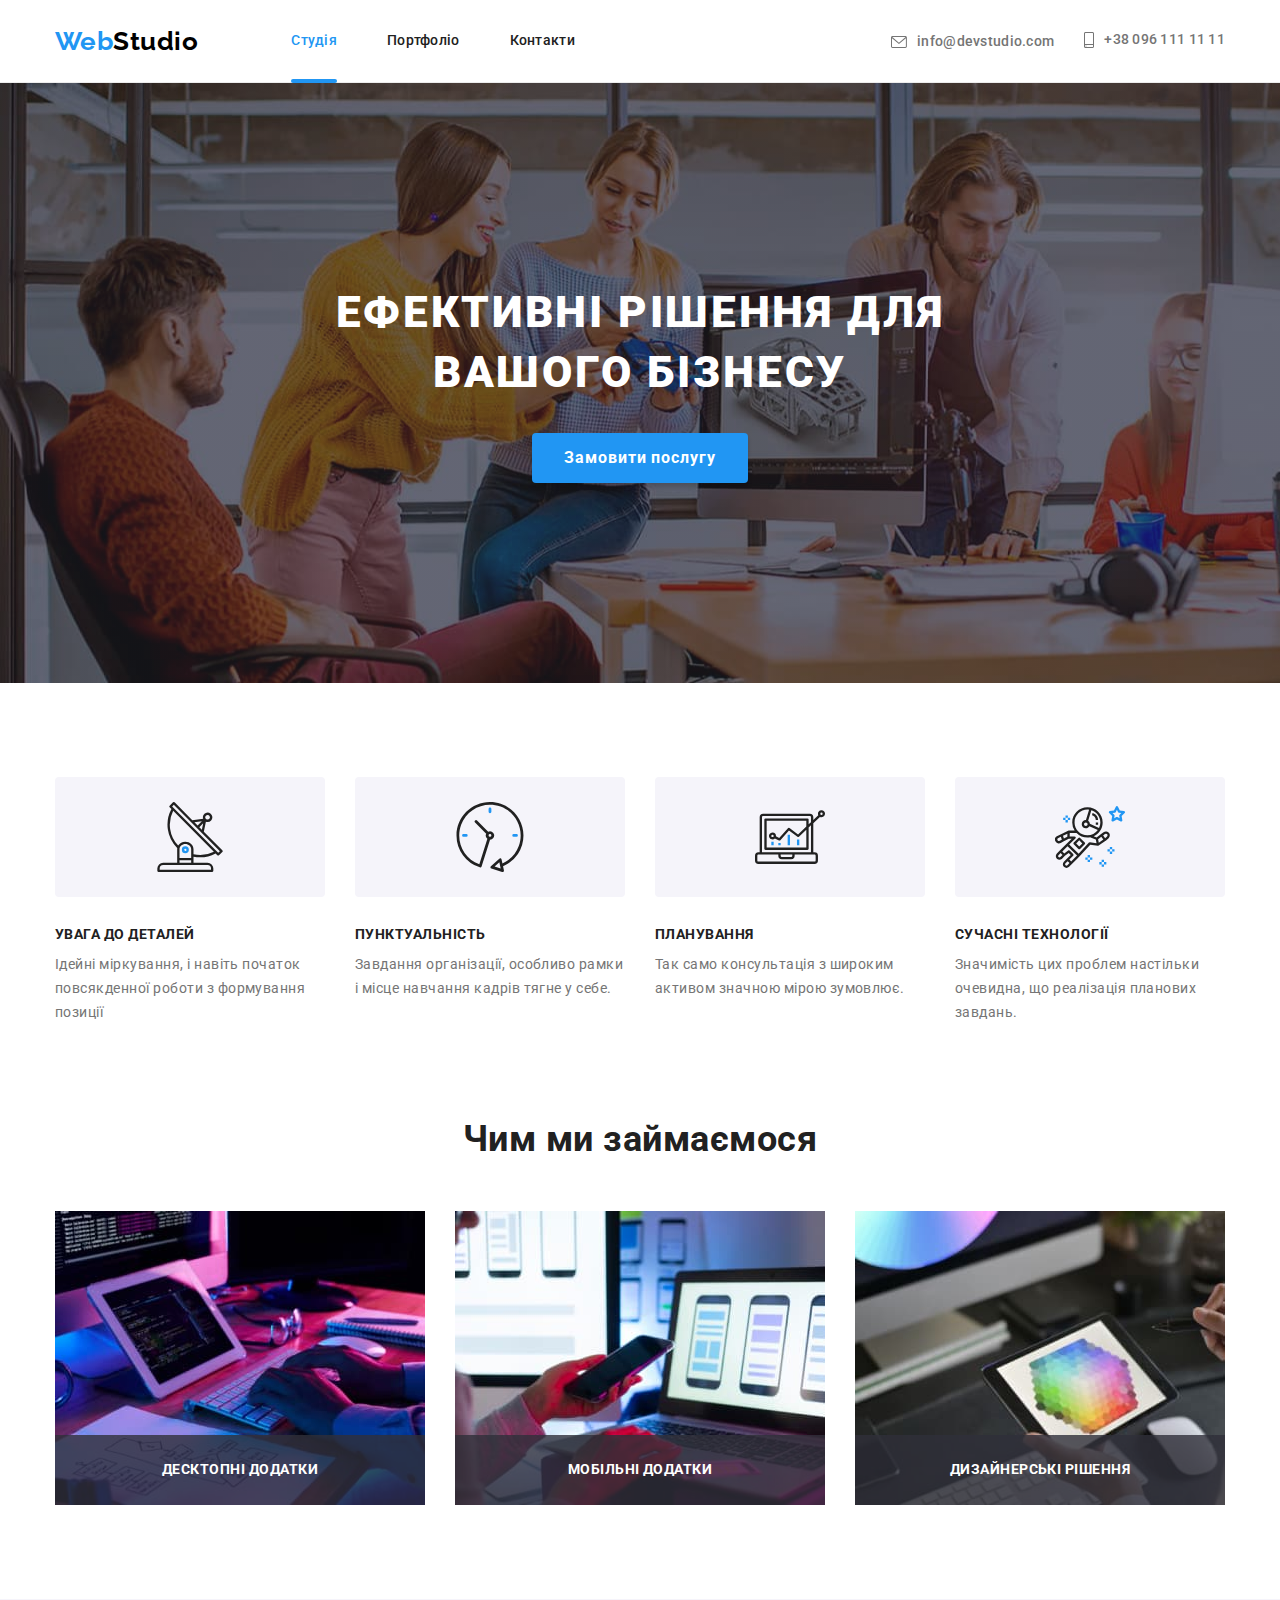
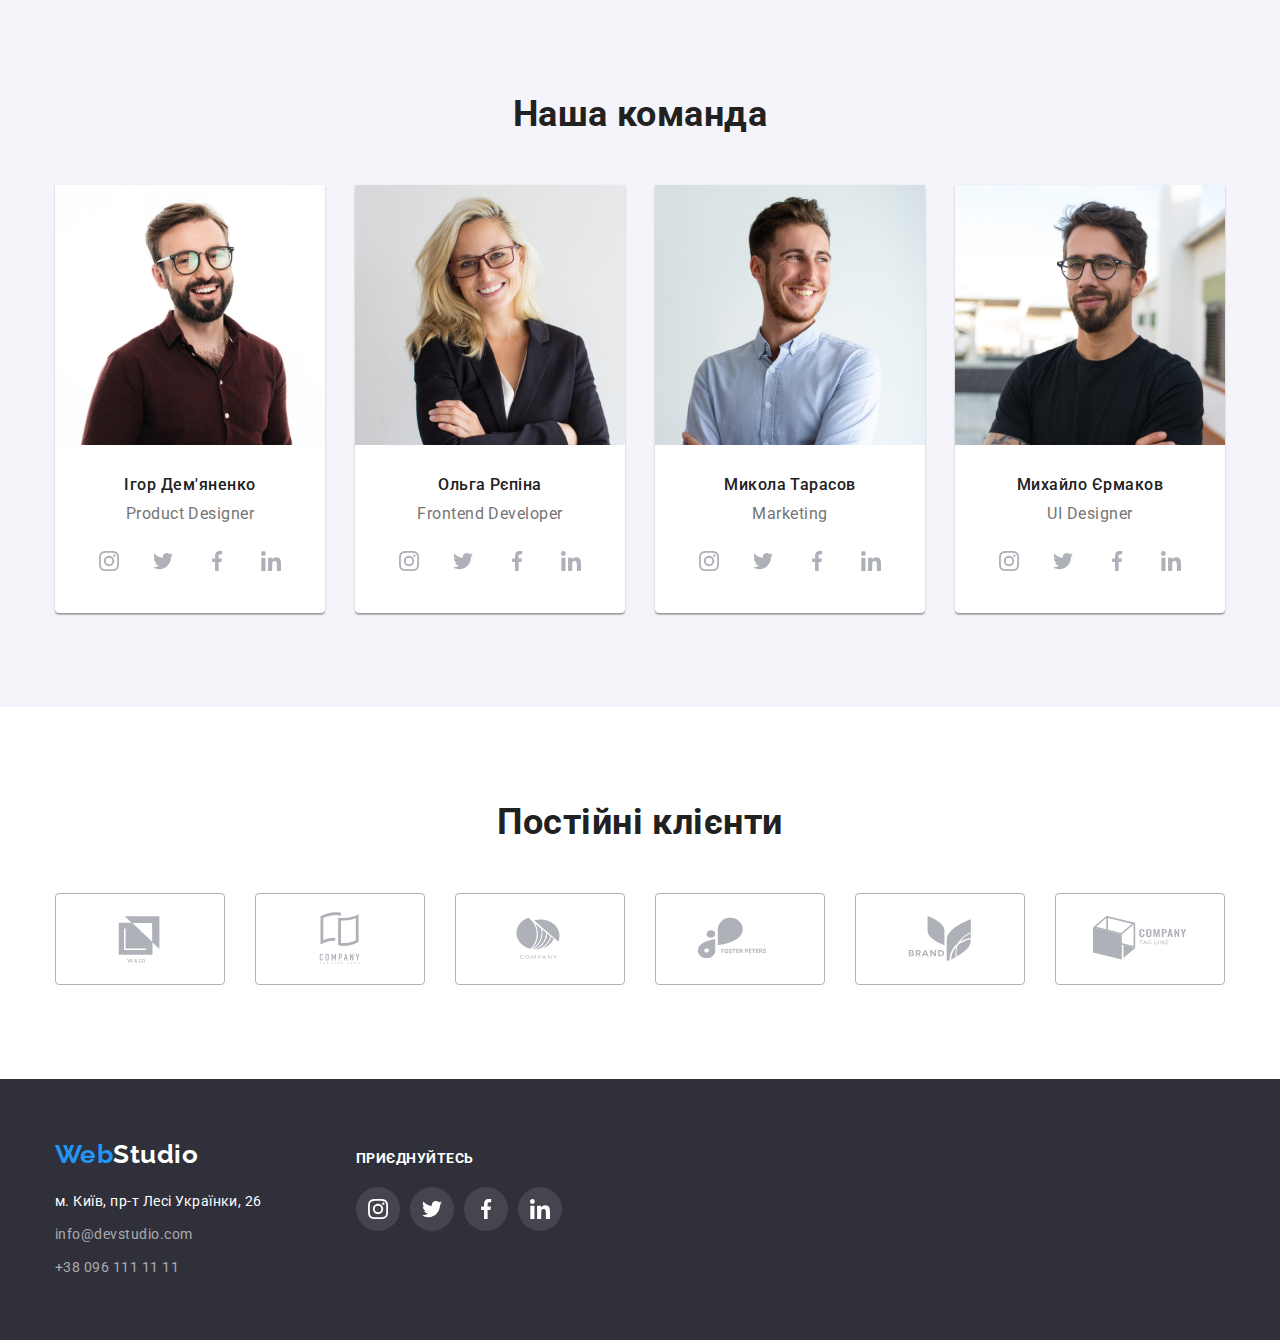
==== index.html @ b10ea0a1 "Створює новий репозиторій" ====
<!DOCTYPE html>
<html lang="uk">
<head>
    <meta charset="UTF-8">
    <meta http-equiv="X-UA-Compatible" content="IE=edge">
    <meta name="viewport" content="width=device-width, initial-scale=1.0">
    <title>Студія</title>
    <link rel="preconnect" href="https://fonts.googleapis.com">
    <link rel="preconnect" href="https://fonts.gstatic.com" crossorigin>
    <link href="https://fonts.googleapis.com/css2?family=Raleway:wght@700&family=Roboto:wght@400;500;700;900&display=swap" rel="stylesheet">
    <link rel="stylesheet" href="https://cdn.jsdelivr.net/npm/modern-normalize@1.1.0/modern-normalize.min.css">
    <link rel="stylesheet" href="./css/styles.css">
</head>

<body>

    <!-- Шапка сайту -->
    <header>
        <div class="container header-container">
            <nav class="main-nav">
                <a href="./index.html" lang="en" class="logo">Web<span class="logo-dark">Studio</span></a>

                <ul class="site-nav list">
                    <li class="site-nav-item"><a href="#" class="link current">Студія</a></li>
                    <li class="site-nav-item"><a href="./portfolio.html" class="link">Портфоліо</a></li>
                    <li class="site-nav-item"><a href="#" class="link">Контакти</a></li>
                </ul>
            </nav>

                <ul class="contacts list">

                    <li>
                        <a href="mailto:info@devstudio.com" class="contacts-list-link contacts-link link">
                            <svg class="mail-icon" lang="en" aria-label="mail icon" width="16px" height="12px">
                                <use href="./images/icons.svg#icon-mail"></use>
                            </svg>
                        info@devstudio.com
                        </a>
                    </li>

                    <li>
                        <a href="tel:+380961111111" class="contacts-list-link link">
                            <svg class="smartphone-icon" lang="en" aria-label="smartphone icon" width="10px" height="16px">
                                <use href="./images/icons.svg#icon-smartphone"></use>
                            </svg>
                        +38 096 111 11 11
                        </a>
                    </li>


                </ul>
        </div>
    </header>

    <main>
        <!-- Послуга -->
        <section class="service">
                <h1 class="service-title">Ефективні рішення для вашого бізнесу</h1>
                <button type="button" class="service-btn" data-modal-open>Замовити послугу</button>
        </section>

        <!-- Особливості -->
        <section class="section">
            <div class="container">
                <h2 class="section-title visually-hidden">Особливості</h2>

                <ul class="features-list list">

                    <li class="features-item">
                        <div class="features-item-thumb">
                            <svg class="antenna-icon" lang="en" aria-label="antenna icon">
                                <use href="./images/icons.svg#icon-antenna"></use>
                            </svg>
                        </div>
                        <h3 class="feature-title">УВАГА ДО ДЕТАЛЕЙ</h3>
                        <p class="about-feature">Ідейні міркування, і навіть початок повсякденної роботи з формування позиції</p>
                    </li>

                    <li class="features-item">
                        <div class="features-item-thumb">
                            <svg class="clock-icon" lang="en" aria-label="clock icon">
                                <use href="./images/icons.svg#icon-clock"></use>
                            </svg>
                        </div>
                        <h3 class="feature-title">ПУНКТУАЛЬНІСТЬ</h3>
                        <p class="about-feature">Завдання організації, особливо рамки і місце навчання кадрів тягне у себе.</p>
                    </li>

                    <li class="features-item">
                        <div class="features-item-thumb">
                            <svg class="diagram-icon" lang="en" aria-label="diagram icon">
                                <use href="./images/icons.svg#icon-diagram"></use>
                            </svg>
                        </div>
                        <h3 class="feature-title">ПЛАНУВАННЯ</h3>
                        <p class="about-feature">Так само консультація з широким активом значною мірою зумовлює.</p>
                    </li>

                    <li class="features-item">
                        <div class="features-item-thumb">
                            <svg class="astronaut-icon" lang="en" aria-label="astronaut icon">
                                <use href="./images/icons.svg#icon-astronaut"></use>
                            </svg>
                        </div>
                        <h3 class="feature-title">СУЧАСНІ ТЕХНОЛОГІЇ</h3>
                        <p class="about-feature">Значимість цих проблем настільки очевидна, що реалізація планових завдань.</p>
                    </li>

                </ul>
            </div>
        </section>

        <!-- Чим ми займаємося -->
        <section class="section work">
            <div class="container">
                <h2 class="section-title">Чим ми займаємося</h2>

                <ul class="work-list list">

                    <li class="work-item">
                        <div class="work-card">
                            <img src="images/mainpage/work1.jpg" alt="Десктопний додаток" width="370" height="294">
                            <p class="work-text">Десктопні додатки</p>
                        </div>
                    </li>

                    <li class="work-item">
                        <div class="work-card">
                            <img src="images/mainpage/work2.jpg" alt="Мобільний додаток" width="370" height="294">
                            <p class="work-text">Мобільні додатки</p>
                        </div>
                    </li>

                    <li class="work-item">
                        <div class="work-card">
                            <img src="images/mainpage/work3.jpg" alt="Дизайнерські рішення" width="370" height="294">
                            <p class="work-text">Дизайнерські рішення</p>
                        </div>
                    </li>

                </ul>
            </div>
        </section>

        <!-- Наша команда -->
        <section class="section team-section">
            <div class="container">
                <h2 class="section-title">Наша команда</h2>
                
                <ul class="team-list list">

                    <li class="team-item">
                        <div>
                            <img src="images/mainpage/member1.jpg" alt="Чоловік з бородою в окулярах" width="270" height="260">
                        </div>

                        <div class="team-card-content">
                            <h3 class="team-title">Ігор Дем'яненко</h3>
                            <p class="team-post" lang="en">Product Designer</p>

                            <ul class="social-list list">

                                <li class="social-list-item">
                                    <a href="#" class="social-list-link">
                                        <svg class="social-list-icon" lang="en" aria-label="instagram icon">
                                            <use href="./images/icons.svg#icon-instagram"></use>
                                        </svg>
                                    </a>
                                </li>

                                <li class="social-list-item">
                                    <a href="#" class="social-list-link">
                                        <svg class="social-list-icon" lang="en" aria-label="twitter icon">
                                            <use href="./images/icons.svg#icon-twitter"></use>
                                        </svg>
                                    </a>
                                </li>

                                <li class="social-list-item">
                                    <a href="#" class="social-list-link">
                                        <svg class="social-list-icon" lang="en" aria-label="facebook icon">
                                            <use href="./images/icons.svg#icon-facebook"></use>
                                        </svg>
                                    </a>
                                </li>

                                <li class="social-list-item">
                                    <a href="#" class="social-list-link">
                                        <svg class="social-list-icon" lang="en" aria-label="linkedin icon">
                                            <use href="./images/icons.svg#icon-linkedin"></use>
                                        </svg>
                                    </a>
                                </li>

                            </ul>
                        </div>
                    </li>

                    <li class="team-item">
                        <div>
                            <img src="images/mainpage/member2.jpg" alt="Жінка блондинка в окулярах" width="270" height="260">
                        </div>

                        <div class="team-card-content">
                            <h3 class="team-title">Ольга Рєпіна</h3>
                            <p class="team-post" lang="en">Frontend Developer</p>

                            <ul class="social-list list">

                                <li class="social-list-item">
                                    <a href="#" class="social-list-link">
                                        <svg class="social-list-icon" lang="en" aria-label="instagram icon">
                                            <use href="./images/icons.svg#icon-instagram"></use>
                                        </svg>
                                    </a>
                                </li>

                                <li class="social-list-item">
                                    <a href="#" class="social-list-link">
                                        <svg class="social-list-icon" lang="en" aria-label="twitter icon">
                                            <use href="./images/icons.svg#icon-twitter"></use>
                                        </svg>
                                    </a>
                                </li>

                                <li class="social-list-item">
                                    <a href="#" class="social-list-link">
                                        <svg class="social-list-icon" lang="en" aria-label="facebook icon">
                                            <use href="./images/icons.svg#icon-facebook"></use>
                                        </svg>
                                    </a>
                                </li>

                                <li class="social-list-item">
                                    <a href="#" class="social-list-link">
                                        <svg class="social-list-icon" lang="en" aria-label="linkedin icon">
                                            <use href="./images/icons.svg#icon-linkedin"></use>
                                        </svg>
                                    </a>
                                </li>

                            </ul>
                        </div>
                    </li>

                    <li class="team-item">
                        <div>
                            <img src="images/mainpage/member3.jpg" alt="Чоловік з бородою" width="270" height="260">
                        </div>

                        <div class="team-card-content">
                            <h3 class="team-title">Микола Тарасов</h3>
                            <p class="team-post" lang="en">Marketing</p>

                            <ul class="social-list list">

                                <li class="social-list-item">
                                    <a href="#" class="social-list-link">
                                        <svg class="social-list-icon" lang="en" aria-label="instagram icon">
                                            <use href="./images/icons.svg#icon-instagram"></use>
                                        </svg>
                                    </a>
                                </li>

                                <li class="social-list-item">
                                    <a href="#" class="social-list-link">
                                        <svg class="social-list-icon" lang="en" aria-label="twitter icon">
                                            <use href="./images/icons.svg#icon-twitter"></use>
                                        </svg>
                                    </a>
                                </li>

                                <li class="social-list-item">
                                    <a href="#" class="social-list-link">
                                        <svg class="social-list-icon" lang="en" aria-label="facebook icon">
                                            <use href="./images/icons.svg#icon-facebook"></use>
                                        </svg>
                                    </a>
                                </li>

                                <li class="social-list-item">
                                    <a href="#" class="social-list-link">
                                        <svg class="social-list-icon" lang="en" aria-label="linkedin icon">
                                            <use href="./images/icons.svg#icon-linkedin"></use>
                                        </svg>
                                    </a>
                                </li>

                            </ul>
                        </div>
                    </li>

                    <li class="team-item">
                        <div>
                            <img src="images/mainpage/member4.jpg" alt="Чоловік з бородою в окулярах" width="270" height="260">
                        </div>

                        <div class="team-card-content">
                            <h3 class="team-title">Михайло Єрмаков</h3>
                            <p class="team-post" lang="en">UI Designer</p>

                            <ul class="social-list list">

                                <li class="social-list-item">
                                    <a href="#" class="social-list-link">
                                        <svg class="social-list-icon" lang="en" aria-label="instagram icon">
                                            <use href="./images/icons.svg#icon-instagram"></use>
                                        </svg>
                                    </a>
                                </li>

                                <li class="social-list-item">
                                    <a href="#" class="social-list-link">
                                        <svg class="social-list-icon" lang="en" aria-label="twitter icon">
                                            <use href="./images/icons.svg#icon-twitter"></use>
                                        </svg>
                                    </a>
                                </li>

                                <li class="social-list-item">
                                    <a href="#" class="social-list-link">
                                        <svg class="social-list-icon" lang="en" aria-label="facebook icon">
                                            <use href="./images/icons.svg#icon-facebook"></use>
                                        </svg>
                                    </a>
                                </li>

                                <li class="social-list-item">
                                    <a href="#" class="social-list-link">
                                        <svg class="social-list-icon" lang="en" aria-label="linkedin icon">
                                            <use href="./images/icons.svg#icon-linkedin"></use>
                                        </svg>
                                    </a>
                                </li>

                            </ul>
                        </div>
                    </li>

                </ul>
            </div>
        </section>

        <!-- Постійні клієнти -->
        <section class="section">
            <div class="container">
                <h2 class="section-title">Постійні клієнти</h2>

                <ul class="client-list list">

                    <li class="client-item">
                        <a href="#" class="client-link">
                            <div class="client-card-thumb">
                            <svg class="logo-icon" lang="en" aria-label="logo icon">
                                <use href="./images/icons.svg#icon-logo1"></use>
                            </svg>
                            </div>
                        </a>
                    </li>

                    <li class="client-item">
                        <a href="#" class="client-link">
                            <div class="client-card-thumb">
                            <svg class="logo-icon" lang="en" aria-label="logo icon">
                                <use href="./images/icons.svg#icon-logo2"></use>
                            </svg>
                            </div>
                        </a>
                    </li>
                
                    <li class="client-item">
                        <a href="#" class="client-link">
                            <div class="client-card-thumb">
                            <svg class="logo-icon" lang="en" aria-label="logo icon">
                                <use href="./images/icons.svg#icon-logo3"></use>
                            </svg>
                            </div>
                        </a>
                    </li>

                    <li class="client-item">
                        <a href="#" class="client-link">
                            <div class="client-card-thumb">
                            <svg class="logo-icon" lang="en" aria-label="logo icon">
                                <use href="./images/icons.svg#icon-logo4"></use>
                            </svg>
                            </div>
                        </a>
                    </li>

                    <li class="client-item">
                        <a href="#" class="client-link">
                            <div class="client-card-thumb">
                            <svg class="logo-icon" lang="en" aria-label="logo icon">
                                <use href="./images/icons.svg#icon-logo5"></use>
                            </svg>
                            </div>
                        </a>
                    </li>

                    <li class="client-item">
                        <a href="#" class="client-link">
                            <div class="client-card-thumb">
                            <svg class="logo-icon" lang="en" aria-label="logo icon">
                                <use href="./images/icons.svg#icon-logo6"></use>
                            </svg>
                            </div>
                        </a>
                    </li>

                </ul>

            </div>
        </section>
    </main>

    <!-- Підвал -->
    <footer class="page-footer">
        <div class="container footer-container">
            <div class="address-card-thumb">
                <a href="./index.html" lang="en" class="logo">Web<span class="logo-light">Studio</span></a>

            <address class="address">
                
                    <ul class="address-list list">

                        <li class="address-item item">
                            <a href="https://goo.gl/maps/PtDdcps2GoqeUwa47" target="_blank" rel="noopener noreferrer nofollow" class="link">м. Київ, пр-т Лесі Українки, 26</a>
                        </li>

                        <li class="address-item">
                            <a href="mailto:info@devstudio.com" class="link">info@devstudio.com</a>
                        </li>

                        <li class="address-item">
                            <a href="tel:+380961111111" class="link">+38 096 111 11 11</a>
                        </li>

                    </ul>
            </address>
            </div>

            <div class="footer-social-card-thumb">
                <p class="footer-text">приєднуйтесь</p>
                <ul class="footer-social-list list">
                    <li class="footer-social-list-item">
                        <a href="#" class="footer-social-list-link">
                            <svg  class="footer-social-list-icon" lang="en" aria-label="instagram icon">
                                <use href="./images/icons.svg#icon-instagramfooter"></use>
                            </svg>
                        </a>
                    </li>
                    <li class="footer-social-list-item">
                        <a href="#" class="footer-social-list-link">
                            <svg  class="footer-social-list-icon" lang="en" aria-label="twitter icon">
                                <use href="./images/icons.svg#icon-twitterfooter"></use>
                            </svg>
                        </a>
                    </li>
                    
                    <li class="footer-social-list-item">
                        <a href="#" class="footer-social-list-link">
                            <svg  class="footer-social-list-icon" lang="en" aria-label="facebook icon">
                                <use href="./images/icons.svg#icon-facebookfooter"></use>
                            </svg>
                        </a>
                    </li>
                    
                    <li class="footer-social-list-item">
                        <a href="#" class="footer-social-list-link">
                            <svg  class="footer-social-list-icon" lang="en" aria-label="linkedin icon">
                                <use href="./images/icons.svg#icon-linkedinfooter"></use>
                            </svg>
                        </a>
                    </li>
                </ul>
            </div>
        </div>
    </footer>

    <div class="backdrop is-hidden" data-modal>
        <div class="modal">
            <button type="button" class="modal-btn-close" data-modal-close>
                <svg class="modal-close-icon" width="18px" height="18px">
                    <use href="./images/icons.svg#icon-close"></use>
                </svg>
            </button>
        </div>
    </div>

    <script src="./js/modal.js"></script>
    
</body>
</html>
---- css/styles.css ----
/*Основний колір тексту #212121
Другорядний колір тексту #757575
Акцент #2196F3
Лого основний колір #2196F3
Лого Шапка #000000
Лого Футер #FFFFFF
Другорядний світлий колір тексту #FFFFFF
Другорядний світлий колір тексту + прозорість rgba(255, 255, 255, 0.6)
Фон основний колір #FFFFFF
Фон темний колір #2F303A
Фон світлий колір #F5F4FA
Колір рамки шапки #ECECEC;
Колір рамки карток портфоліо #EEEEEE;
Активна кнопка #188CE8
Тінь кнопки сервіс rgba(0, 0, 0, 0.15);
Перша тінь команди rgba(0, 0, 0, 0.12);
Друга тінь команди rgba(0, 0, 0, 0.14);
Третя тінь команди rgba(0, 0, 0, 0.2);
Перша тінь кнопок Портфоліо rgba(0, 0, 0, 0.1);
Друга тінь кнопок Портфоліо rgba(0, 0, 0, 0.08);
Третя тінь кнопок Портфоліо rgba(0, 0, 0, 0.12);
Перша тінь карток Портфоліо rgba(0, 0, 0, 0.12);
Друга тінь карток Портфоліо rgba(0, 0, 0, 0.06);
Третя тінь карток Портфоліо rgba(0, 0, 0, 0.16);
Нижній колір фону послуги #C4C4C4;
Акцент іконок #FFFFFF;
Колір іконок #AFB1B8;
Колір іконок футера #FFFFFF;
Колір рамки клієнтів #AFB1B8;
Фон іконок футера rgba(255, 255, 255, 0.1);
Накладений колір фону rgba(47, 48, 58, 0.4);
Накладений фон картки Чим займаємося rgba(47, 48, 58, 0.8);
Накладений фон картки Портфодіо  rgba(33, 150, 243, 0.9);
Фон Модального вікна rgba(0, 0, 0, 0.2);
Прехід 250ms cubic-bezier(0.4, 0, 0.2, 1);
Колір бордеру іконки закрити модалки rgba(0, 0, 0, 0.1);
Основний шрифт тексту Roboto, sans-serif;
Шрифт логотипу Raleway, sans-serif; */

:root {
    --pimary-text-color: #212121;
    --secondary-text-color: #757575;
    --accent-color: #2196F3;
    --primary-logo-color: #2196F3;
    --header-logo-color: #000000;
    --footer-logo-color: #FFFFFF;
    --primary-light-text-color: #FFFFFF;
    --secondary-light-text-color: rgba(255, 255, 255, 0.6);
    --pimary-bg-color: #FFFFFF;
    --dark-bg-color: #2F303A;
    --light-bg-color: #F5F4FA;
    --header-border-color: #ECECEC;
    --card-border-color: #EEEEEE;
    --accent-btn: #188CE8;
    --service-btn-shadow: rgba(0, 0, 0, 0.15);
    --first-team-shadow: rgba(0, 0, 0, 0.12);
    --second-team-shadow: rgba(0, 0, 0, 0.14);
    --third-team-shadow: rgba(0, 0, 0, 0.2);
    --first-portfolio-btn-shadow: rgba(0, 0, 0, 0.1);
    --second-portfolio-btn-shadow: rgba(0, 0, 0, 0.08);
    --third-portfolio-btn-shadow: rgba(0, 0, 0, 0.12);
    --first-portfolio-card-shadow: rgba(0, 0, 0, 0.12);
    --second-portfolio-card-shadow: rgba(0, 0, 0, 0.06);
    --third-portfolio-card-shadow: rgba(0, 0, 0, 0.16);
    --down-bgc-service: #C4C4C4;
    --accent-color-icon: #FFFFFF;
    --icon-color: #AFB1B8;
    --icon-color-footer: #FFFFFF;
    --client-border: #AFB1B8;
    --icon-bg-footer: rgba(255, 255, 255, 0.1);
    --overlay-color: rgba(47, 48, 58, 0.4);
    --overlay-card-work: rgba(47, 48, 58, 0.8);
    --overlay-card-portfolio: rgba(33, 150, 243, 0.9);
    --transition-dur-tf: 250ms cubic-bezier(0.4, 0, 0.2, 1);
    --backdrop-bg-color: rgba(0, 0, 0, 0.2);
    --border-color-modal-close-icon: rgba(0, 0, 0, 0.1);
    --pimary-font-text: Roboto, sans-serif;
    --font-logo: Raleway, sans-serif;
}

h1,
h2, 
h3, 
h4, 
p {
    margin-top: 0px;
    margin-bottom: 0px;
}

ol,
ul {
    margin-top: 0px;
    margin-bottom: 0px;
    padding-left: 0px;
}

body {
    font-family: var(--pimary-font-text);
    letter-spacing: 0.03em;

    color: var(--pimary-text-color);
    background-color: var(--pimary-bg-color);
}

img {
    display: block;
    min-width: 100%;
}

header {border-bottom: 1px solid var(--header-border-color);} 

.visually-hidden {
    position: absolute;
    white-space: nowrap;
    width: 1px;
    height: 1px;
    overflow: hidden;
    border: 0;
    padding: 0;
    clip: rect(0 0 0 0);
    clip-path: inset(50%);
    margin: -1px;
}

.list {list-style: none;}

.container {
    width: 1200px;
    margin-left: auto;
    margin-right: auto;
    padding-left: 15px;
    padding-right: 15px;
}

.section {
    padding-top: 94px;
    padding-bottom: 94px;
}

/* Оформлення Шапки сайту */
.header-container {
    display: flex;
    align-items: center;
}

.main-nav {
    display: flex;
    align-items: center;
}

.site-nav {
    display: flex;
    margin-left: 93px;
    column-gap: 50px;
}

.site-nav .link,
.contacts .link {
    display: block;
    padding-top: 32px;
    padding-bottom: 32px;
    transition: color var(--transition-dur-tf);
}

.site-nav-item {
    position: relative;
}

.link.current::after {
    display: block;
    position: absolute;
    content: "";
    width: 100%;
    height: 4px;
    margin-left: auto;
    margin-right: auto;
    margin-top: 30px;

    background: var(--accent-color);
    border-radius: 2px;
}

.contacts {
    display: flex;
    align-items: baseline;
    justify-content: center;
    margin-left: auto;
}

.contacts-link {margin-right: 30px;}

.contacts-list-link {
    transition: fill var(--transition-dur-tf);
}

.contacts-list-link:hover,
.contacts-list-link:focus {
    fill: currentColor;
}

.mail-icon,
.smartphone-icon {
    margin-right: 10px;
    fill: currentColor;
}

.contacts-list-link.link {
    display: flex;
    align-items: center;
}

/* Оформлення Лого */
.logo-dark {color: var(--header-logo-color);}

.logo-light {color: var(--footer-logo-color);}

.logo {
    font-family: var(--font-logo);
    font-size: 26px;
    color: var(--primary-logo-color);
    text-decoration: none;
}

.logo,
.service-btn,
.work-text, 
.footer-text {
    font-weight: 700;
}

/* Оформлення Лого і Команди */
.logo,
.team-title,
.team-post  {
    line-height: 1.19;
}

/* Оформлення Навігації і елементів Особливості */
.site-nav .link,
.contacts .link,
.feature-title,
.work-text,
.footer-text {
    font-size: 14px;
    line-height: 1.14;
}

.site-nav .link,
.contacts .link {
    letter-spacing: 0.02em;
    text-decoration: none;
}

/* Оформлення Контактів, Чим займаємось, Команди, Адреси і Портфоліо */
.site-nav .link {color: inherit;}

.contacts .link,
.about-feature,
.team-post,
.address,
.portfolio-post {
    color: var(--secondary-text-color);
}

/* Оформлення фону Послуга і Підвал */
.service {
    max-width: 1600px;
    margin-left: auto;
    margin-right: auto;
    padding-top: 200px;
    padding-bottom: 200px;
    text-align: center;

    background-color: var(--down-bgc-service);;
    background-image: linear-gradient(var(--overlay-color), var(--overlay-color)), url(../images/mainpage/servise.jpg);
    background-size: cover;
}

/* Оформлення кольору тексту Послуга і Підвал */
.service,
.service-btn,
.address-list .item .link {
    color: var(--primary-light-text-color);
}

/* Оформлення секції Послуга і елементів Портфоліо */
.service-title,
.service-btn,
.portfolio-title  {
    letter-spacing: 0.06em;
}

.service-title {
    width: 696px;
    margin-right: auto;
    margin-left: auto;

    font-weight: 900;
    font-size: 44px;
    line-height: 1.36;
    text-align: center;
    text-transform: uppercase;
}

.service-btn {
    margin-top: 30px;
    padding: 10px 32px;

    background-color: var(--accent-color);
    box-shadow: 0px 4px 4px var(--service-btn-shadow);
    border: none; 
    border-radius: 4px;
    cursor: pointer;
    transition: background-color var(--transition-dur-tf);
}

.service-btn,
.portfolio-post {
    line-height: 1.88;
}

.service-btn:hover,
.service-btn:focus {
    background-color: var(--accent-btn);
}

.section-title {
    margin-bottom: 50px;

    font-size: 36px;
    line-height: 1.17;
    text-align: center;
}

/* Офщрмлення тексту Особливості і Підвал */
.features-list {
    display: flex;
    flex-wrap: wrap;
    gap: 30px;
}

.features-item {flex-basis: calc((100% - 90px) / 4);}

.features-item-thumb {
    display: flex;
    align-items: center; 
    justify-content: center;
    width: 270px;
    height: 120px;
    background: var(--light-bg-color);
    border-radius: 4px;
}

.antenna-icon,
.clock-icon,
.diagram-icon,
.astronaut-icon {
    display: inline-block;
    width: 70px;
    height: 70px;
}

.feature-title {margin-top: 30px;}

.about-feature {margin-top: 10px;}

.about-feature,
.address {
    font-size: 14px;
    line-height: 1.71;
}

/* Оформлення Команди */
.team-section {background-color: var(--light-bg-color);}

.team-list {
    display: flex;
    flex-wrap: wrap;
    gap: 30px;
}

.team-item {
    flex-basis: calc((100% - 90px) / 4);

    background-color: var(--pimary-bg-color);

    box-shadow: 0px 1px 3px var(--first-team-shadow), 0px 1px 1px var(--second-team-shadow), 0px 2px 1px var(--third-team-shadow);
    border-radius: 0px 0px 4px 4px;
}

.team-card-content {
    padding-top: 30px;
    padding-bottom: 30px;
}

.team-title {
    margin-bottom: 10px;
}

.social-list {
    display: flex; 
    column-gap: 10px;
    justify-content: center;
    margin-top: 16px;
}

.social-list-link {
    display: flex;
    align-items: center; 
    justify-content: center;
    width: 44px;
    height: 44px;
    background: var(--pimary-bg-color);
    border-radius: 50%;
    transition: background-color var(--transition-dur-tf);
}

.social-list-link:hover,
.social-list-link:focus {
    background-color: var(--accent-color);
}

.social-list-icon {
    width: 20px;
    height: 20px;
    fill: var(--icon-color);
    transition: fill var(--transition-dur-tf);
}

.social-list-link:hover .social-list-icon,
.social-list-link:focus .social-list-icon {
    fill: var(--accent-color-icon);
}

/* Оформлення Чим ми займаємося */

.work-list {
    display: flex;
    flex-wrap: wrap;
    gap: 30px;
}

.work-item {flex-basis: calc((100% - 60px) / 3);}

.work-card {
    position: relative;
}

.work-text {
    display: flex;
    position: absolute;
    bottom: 0;
    left: 0;
    width: 100%;
    height: 70px;
    margin: 0;
    align-items: center;
    justify-content: center;
    background-color: var(--overlay-card-work);
    text-transform: uppercase;
}

.work {padding-top: 0px;}

/* Оформлення Постійні клієнти */
.client-list {
    display: flex;
    flex-wrap: wrap;
    gap: 30px;
}

.client-item {flex-basis: calc((100% - 150px) / 6);}

.client-card-thumb {
    display: flex;
    align-items: center; 
    justify-content: center;
    width: 170px;
    height: 92px;
    border: 1px solid var(--client-border);
    border-radius: 4px;
    transition: border var(--transition-dur-tf);
} 

.client-card-thumb:hover,
.client-card-thumb:focus {
    border: 1px solid var(--accent-color);
}

.logo-icon {
    width: 106px;
    height: 60px;
    fill: var(--icon-color);
    transition: fill var(--transition-dur-tf);
}

.client-link:hover .logo-icon,
.client-link:focus .logo-icon {
    fill: var(--accent-color);
}

/* Оформлення Кнопки, Команди і Портфоліо */
.service-btn,
.team-title,
.team-post, 
.portfolio-btn {
    font-size: 16px;
    text-align: center;
}

.site-nav .link,
.contacts .link,
.team-title,
.portfolio-btn {
    font-weight: 500;
}

/* Підвал */
.page-footer {
    padding-top: 60px;
    padding-bottom: 60px;
    background-color: var(--dark-bg-color);
}

.footer-container {
    display: flex;
    align-items: baseline;
}

.address {
    margin-top: 20px;
    font-style: normal;
}

.address-item:not(:first-child) {
    margin-top: 9px;
}

.address-card-thumb {
    width: 231px;
}  

.address-list .link {
    color: var(--secondary-light-text-color);
    text-decoration: none;
    transition: color var(--transition-dur-tf);
}

.footer-social-card-thumb {
    width: 206px;
    margin-left: 70px;
} 

.work-text,
.footer-text {
    color: var(--primary-light-text-color);
    text-transform: uppercase;
}

.footer-social-list {
    display: flex; 
    column-gap: 10px;
    justify-content: center;
    margin-top: 20px; 
} 

.footer-social-list-item {
    display: flex;
    align-items: center;
    justify-content: center;
}

.footer-social-list-link {
    display: flex;
    align-items: center; 
    justify-content: center;
    width: 44px;
    height: 44px;
    background: var(--icon-bg-footer);
    border-radius: 50%;
    transition: background-color var(--transition-dur-tf);
}

.footer-social-list-link:hover,
.footer-social-list-link:focus {
    background-color: var(--accent-color);
}

.footer-social-list-icon {
    width: 20px;
    height: 20px;
    fill: var(--icon-color-footer);
}

/* Оформлення Ховеру і Фокусу */
.site-nav .link:hover,
.contacts .link:hover,
.site-nav .link:focus,
.contacts .link:focus,
.link.current,
.address-list .link:hover,
.address-list .link:focus {
    color: var(--accent-color);
} 

/* Портфоліо */
.portfolio-btn-list {
    display: flex;
    margin-bottom: 50px;
    justify-content: center;
    column-gap: 8px;
}

.portfolio-btn {
    padding: 6px 22px;
    line-height: 1.62;
    letter-spacing: 0.03em;
    background-color: var(--light-bg-color);
    cursor: pointer;
    border-radius: 4px;
    border: none;
    transition: color var(--transition-dur-tf), background-color var(--transition-dur-tf), box-shadow var(--transition-dur-tf);
}

.portfolio-btn:hover,
.portfolio-btn:focus {
    color: var(--primary-light-text-color);
    background-color: var(--accent-color);
    box-shadow: 0px 3px 1px var(--first-portfolio-btn-shadow), 0px 1px 2px var(--second-portfolio-btn-shadow), 0px 2px 2px var(--third-portfolio-btn-shadow);
}

.portfolio-list {
    display: flex;
    flex-wrap: wrap;
    gap: 30px;
}

.portfolio-item {flex-basis: calc((100% - 180px) / 9);}

.portfolio-card-content {
    padding: 20px 24px;
    border-right: 1px solid var(--card-border-color); 
    border-bottom: 1px solid var(--card-border-color);
    border-left: 1px solid var(--card-border-color);
}

.portfolio-link {
    text-decoration: none;
    display: block;
    transition: box-shadow var(--transition-dur-tf);
}

.portfolio-link:hover {
    box-shadow: 0px 1px 1px var(--first-portfolio-card-shadow), 0px 4px 4px var(--second-portfolio-card-shadow), 1px 4px 6px var(--third-portfolio-card-shadow);
}

.portfolio-title {
    margin-bottom: 4px;
    line-height: 2;
    color: var(--pimary-text-color); 
}

.portfolio-title,
.portfolio-overlay {
    font-size: 18px;
}

.portfolio-card-thumb {
    position: relative;
    overflow: hidden; 
}

.portfolio-overlay {
    position: absolute;
    top: 0;
    left: 0;
    width: 100%;
    height: 100%;

    background: var(--overlay-card-portfolio);
    color: var(--primary-light-text-color);

    font-style: normal;
    font-weight: 400;
    line-height: 1.56;
    text-align: center; 
    padding: 63px 24px; 

    overflow: auto;
    transform: translateY(100%);
    transition: transform var(--transition-dur-tf);
}

.portfolio-link:hover .portfolio-overlay,
.portfolio-link:focus .portfolio-overlay {
    transform: translateY(0%);
}

/* Оформлення модального вікна */

.backdrop {
    position: fixed;
    top: 0;
    left: 0;
    z-index: 999;
    width: 100%;
    height: 100%;
    background-color: var(--backdrop-bg-color);
    transition: opacity 500ms ease-in-out, visibility 500ms ease-in-out;
}

.backdrop.is-hidden {
    opacity: 0;
    visibility: hidden;
    pointer-events: none;
} 

.backdrop.is-hidden .modal {
    transform: translate(-50%, -50%) scale(0.85);
}

.modal {
    position: absolute;
    top: 50%;
    left: 50%;
    transform: translate(-50%, -50%);
    width: 528px;
    height: 581px;
    background-color: var(--pimary-bg-color);

    transform: translate(-50%, -50%) scale(1);
    transition: transform 500ms ease-in-out;
}

.modal-btn-close {
    position: absolute;
    top: 8px;
    right: 8px;
    display: flex;
    align-items: center;
    justify-content: center;
    width: 30px;
    height: 30px;
    border-radius: 50%;
    border: 1px solid rgba(0, 0, 0, 0.1);
    background-color: transparent;
    padding: 0;
}
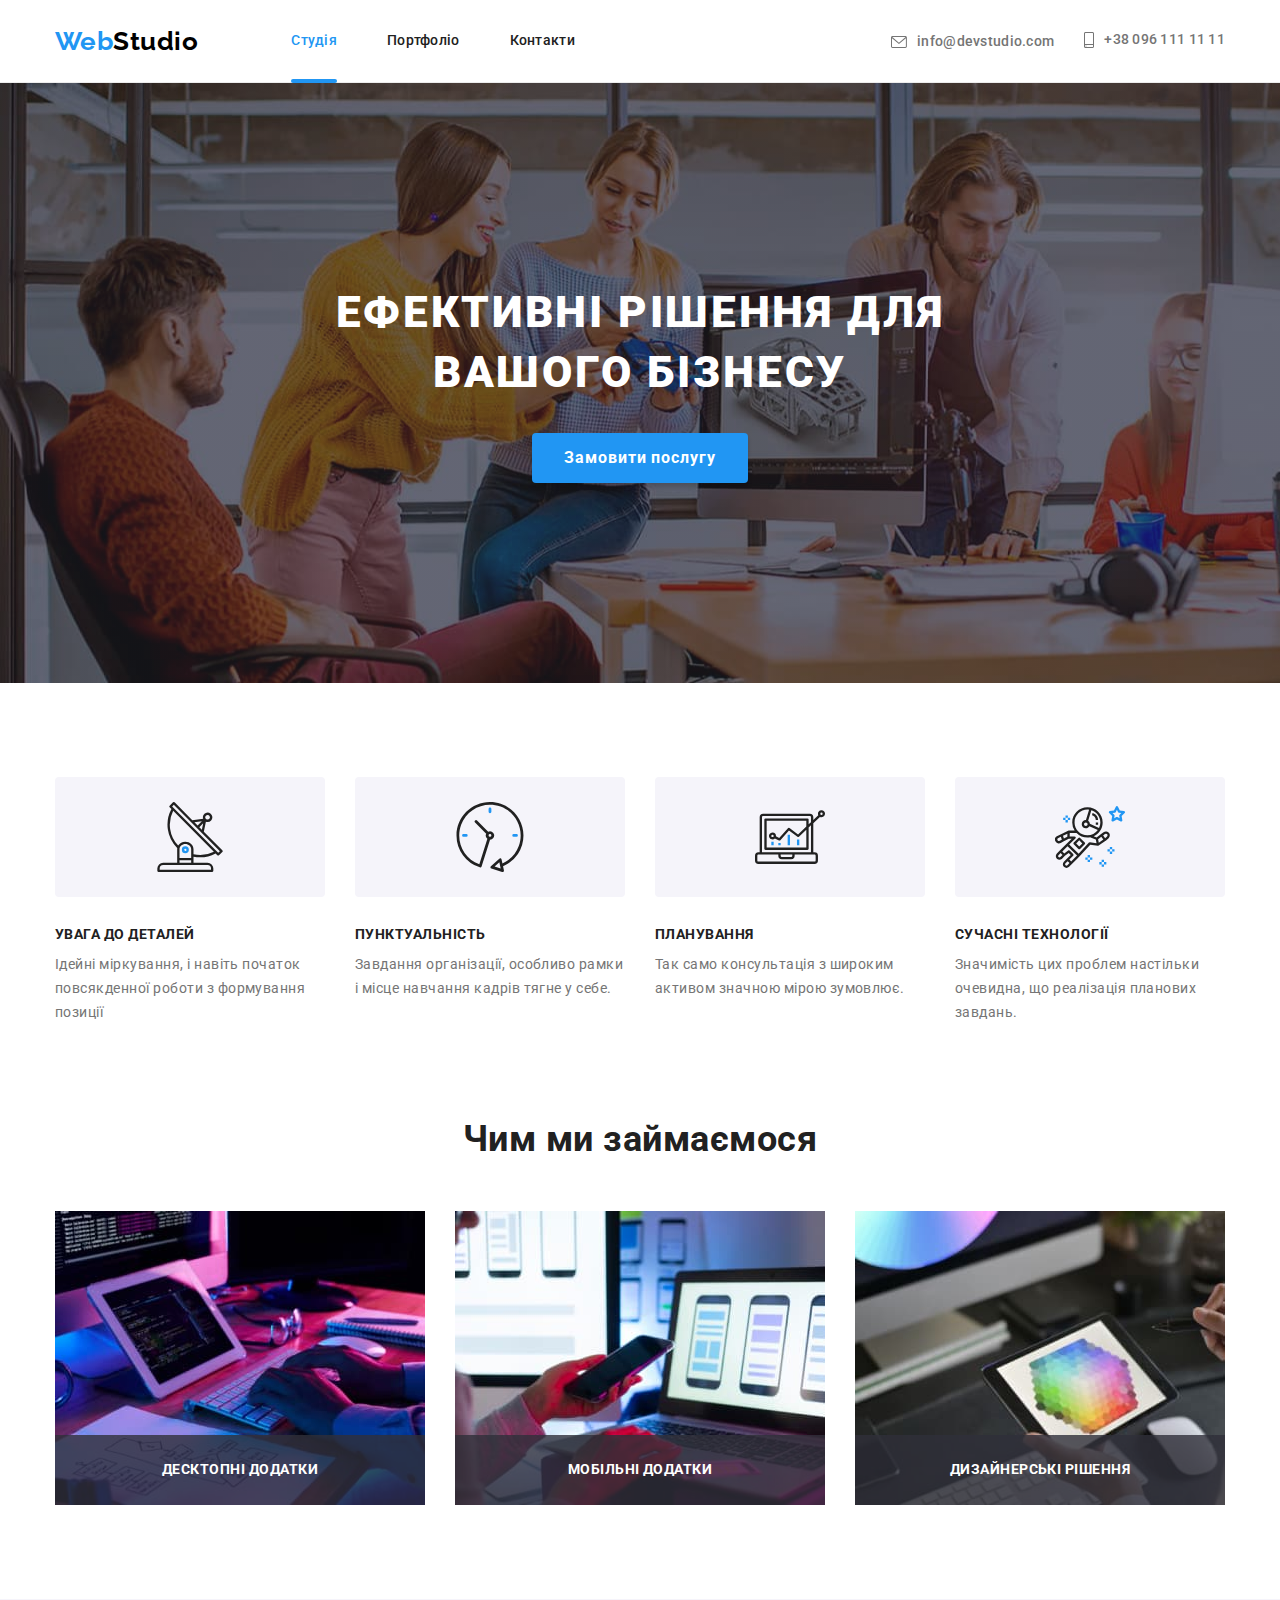
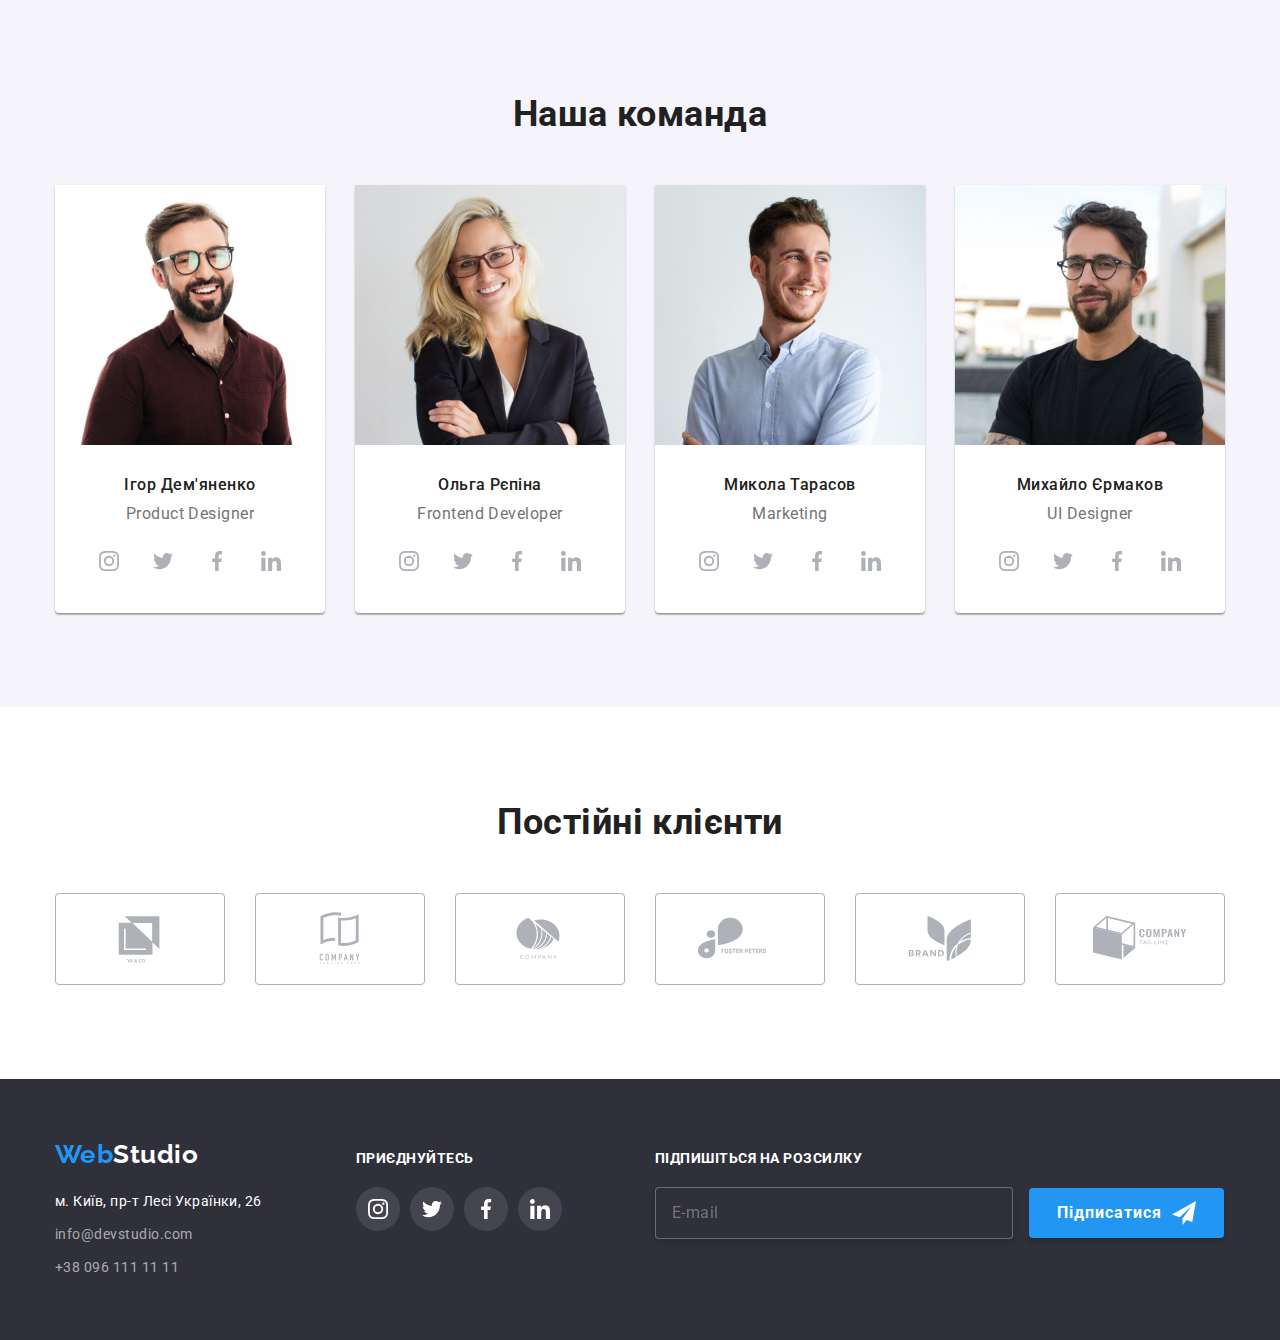
==== commit d9995c17: "Додає секцію для підписки в футері" ====
--- a/index.html
+++ b/index.html
@@ -475,6 +475,20 @@
                     </li>
                 </ul>
             </div>
+
+            <div class="footer-subscription-card-thumb">
+                <p class="footer-text">Підпишіться на розсилку</p>
+                <form class="footer-form">
+                    <input class="footer-form-input" type="email" name="email" placeholder="E-mail">
+                    <button type="submit" class="footer-btn">Підписатися
+                        <svg class="send-icon" lang="en" aria-label="send icon" width="16px" height="12px">
+                            <use href="./images/icons.svg#icon-send"></use>
+                        </svg>
+                    </button>
+                </form>
+
+
+            </div>
         </div>
     </footer>
 
--- a/css/styles.css
+++ b/css/styles.css
@@ -28,6 +28,7 @@
 Колір іконок футера #FFFFFF;
 Колір рамки клієнтів #AFB1B8;
 Фон іконок футера rgba(255, 255, 255, 0.1);
+Колір бордеру підписки футера rgba(255, 255, 255, 0.3);
 Накладений колір фону rgba(47, 48, 58, 0.4);
 Накладений фон картки Чим займаємося rgba(47, 48, 58, 0.8);
 Накладений фон картки Портфодіо  rgba(33, 150, 243, 0.9);
@@ -69,6 +70,7 @@
     --client-border: #AFB1B8;
     --icon-bg-footer: rgba(255, 255, 255, 0.1);
     --overlay-color: rgba(47, 48, 58, 0.4);
+    --border-color-footer-subscription: rgba(255, 255, 255, 0.3);
     --overlay-card-work: rgba(47, 48, 58, 0.8);
     --overlay-card-portfolio: rgba(33, 150, 243, 0.9);
     --transition-dur-tf: 250ms cubic-bezier(0.4, 0, 0.2, 1);
@@ -224,7 +226,8 @@
 .logo,
 .service-btn,
 .work-text, 
-.footer-text {
+.footer-text,
+.footer-btn {
     font-weight: 700;
 }
 
@@ -279,6 +282,7 @@
 /* Оформлення кольору тексту Послуга і Підвал */
 .service,
 .service-btn,
+.footer-btn,
 .address-list .item .link {
     color: var(--primary-light-text-color);
 }
@@ -286,6 +290,7 @@
 /* Оформлення секції Послуга і елементів Портфоліо */
 .service-title,
 .service-btn,
+.footer-btn,
 .portfolio-title  {
     letter-spacing: 0.06em;
 }
@@ -306,15 +311,20 @@
     margin-top: 30px;
     padding: 10px 32px;
 
+    transition: background-color var(--transition-dur-tf);
+}
+
+.service-btn,
+.footer-btn {
     background-color: var(--accent-color);
     box-shadow: 0px 4px 4px var(--service-btn-shadow);
     border: none; 
     border-radius: 4px;
     cursor: pointer;
-    transition: background-color var(--transition-dur-tf);
 }
 
 .service-btn,
+.footer-btn,
 .portfolio-post {
     line-height: 1.88;
 }
@@ -503,6 +513,7 @@
 .service-btn,
 .team-title,
 .team-post, 
+.footer-btn,
 .portfolio-btn {
     font-size: 16px;
     text-align: center;
@@ -591,6 +602,52 @@
     height: 20px;
     fill: var(--icon-color-footer);
 }
+
+.footer-subscription-card-thumb {
+    width: 570px;
+    margin-left: auto;
+}
+
+.footer-form {
+    margin-top: 20px;
+}
+
+.footer-form-input {
+    display: inline-flex;
+    width: 358px;
+    padding: 15px 16px;
+    align-items: center;
+    line-height: 1.25;
+    letter-spacing: 0.03em;
+    border: 1px solid var(--border-color-footer-subscription);
+    filter: drop-shadow(0px 4px 4px var(--service-btn-shadow));
+    border-radius: 4px;
+    color: var(--secondary-light-text-color);
+    background-color: var(--dark-bg-color);
+}
+
+.footer-btn {
+    display: inline-flex;
+    align-items: center;
+    margin-left: 12px;
+    padding: 10px 28px;
+}
+
+/* .footer-btn::after {
+    content: "";
+    width: 24px;
+    height: 24px;
+    fill: var(--icon-color-footer);
+    margin-left: 10px;
+} */
+
+.send-icon {
+    width: 24px;
+    height: 24px;
+    fill: var(--icon-color-footer);
+
+    margin-left: 10px;
+} 
 
 /* Оформлення Ховеру і Фокусу */
 .site-nav .link:hover,
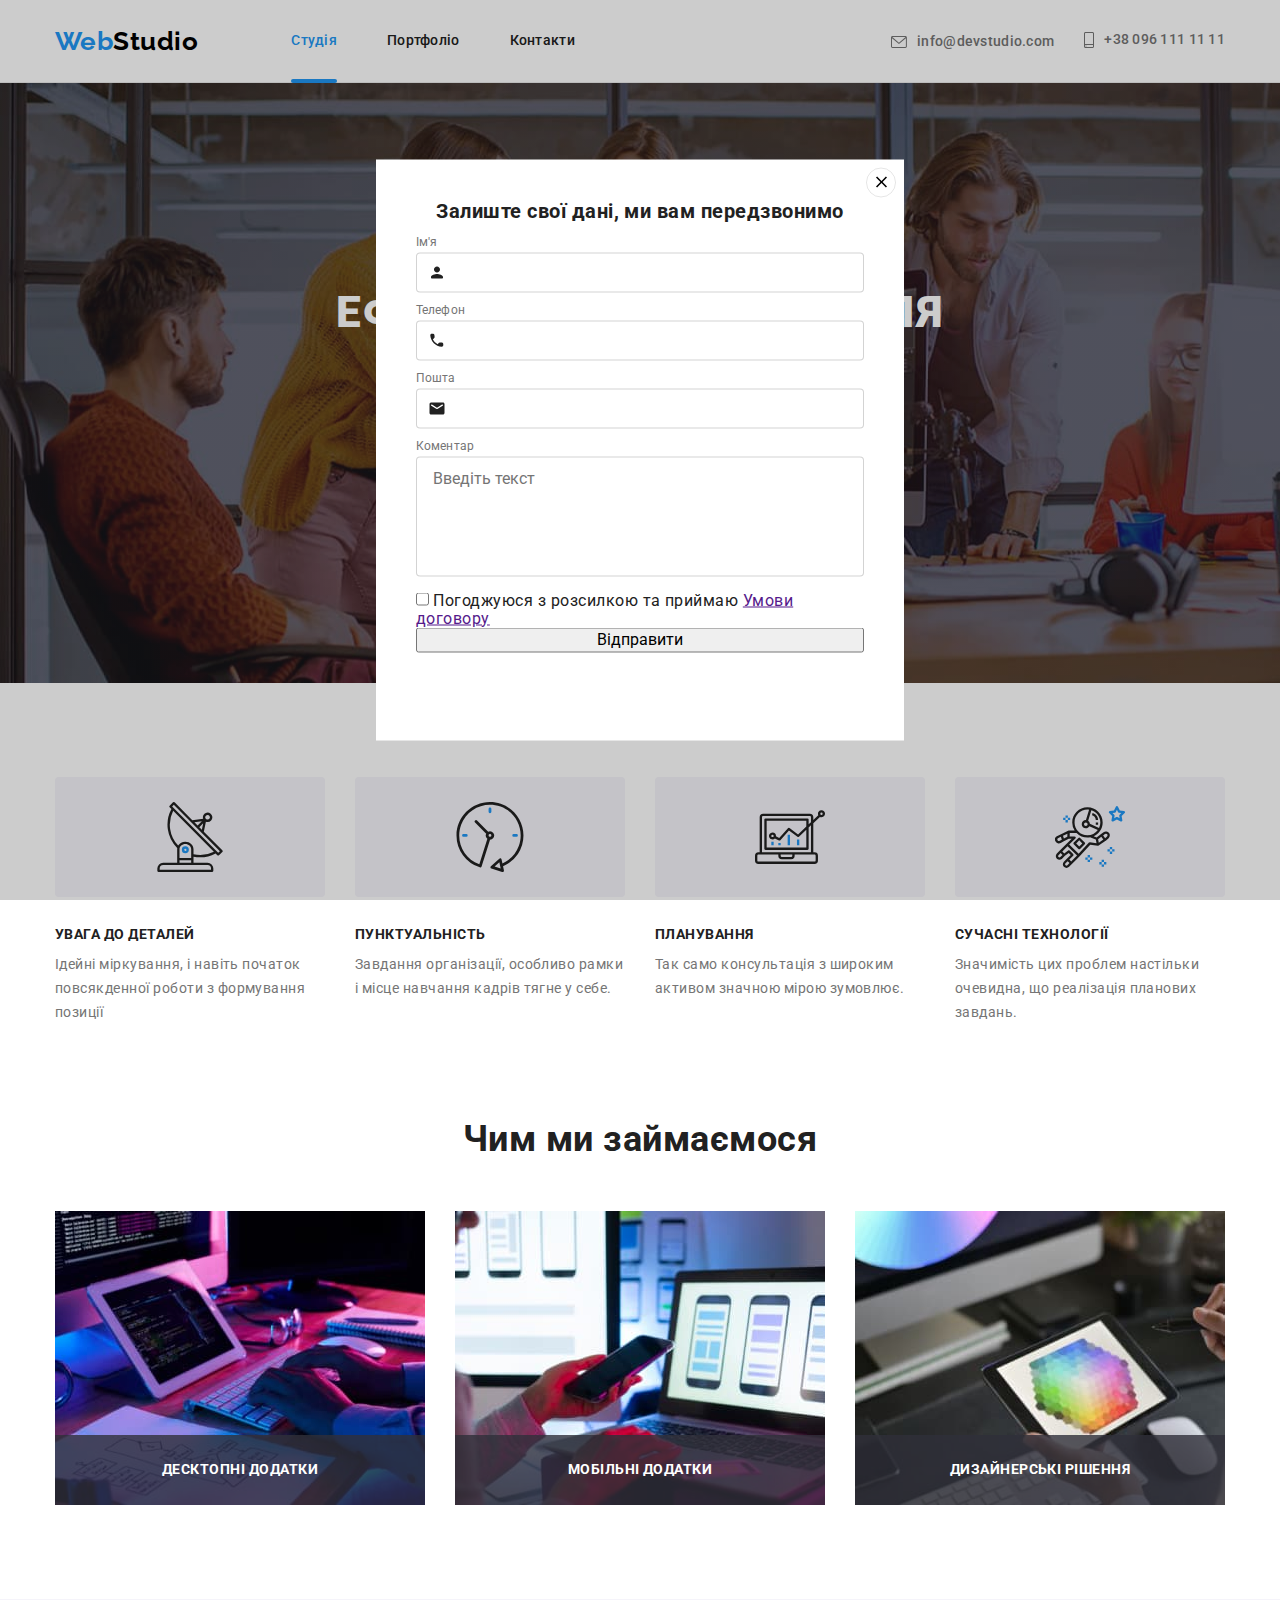
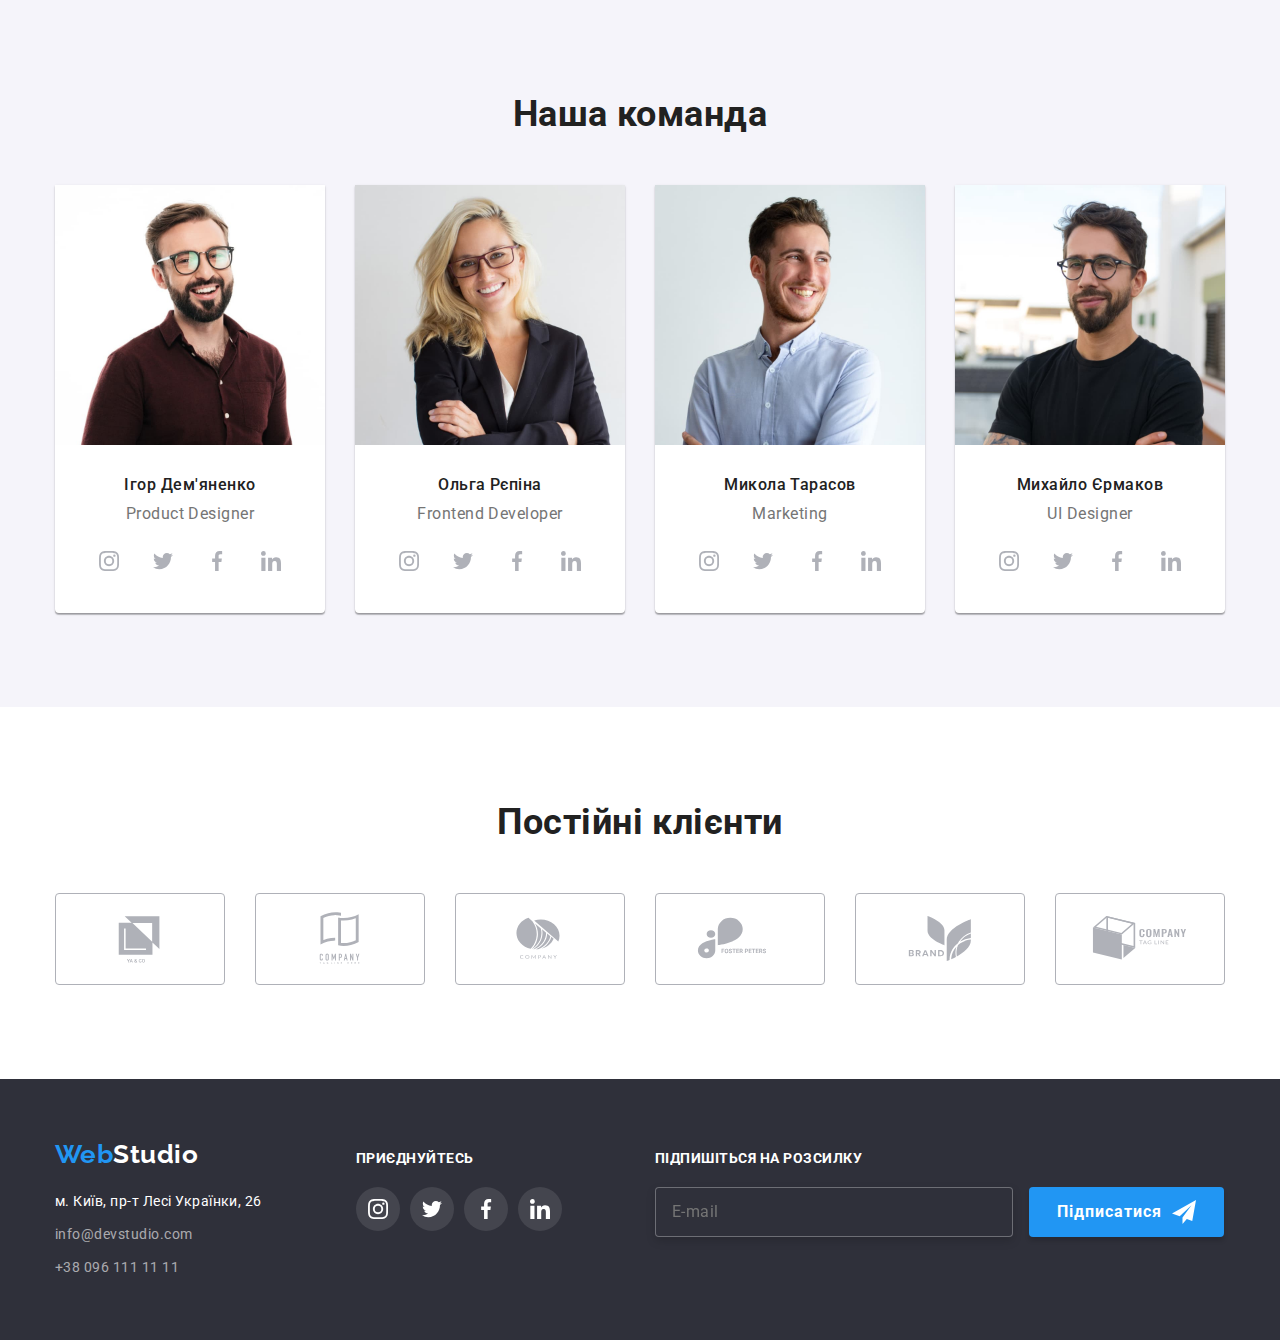
==== commit 02cca3e3: "Додає форми до Модального вікна" ====
--- a/index.html
+++ b/index.html
@@ -479,27 +479,75 @@
             <div class="footer-subscription-card-thumb">
                 <p class="footer-text">Підпишіться на розсилку</p>
                 <form class="footer-form">
-                    <input class="footer-form-input" type="email" name="email" placeholder="E-mail">
+                    <input class="footer-form-input" type="email" name="email" placeholder="E-mail" required>
                     <button type="submit" class="footer-btn">Підписатися
                         <svg class="send-icon" lang="en" aria-label="send icon" width="16px" height="12px">
                             <use href="./images/icons.svg#icon-send"></use>
                         </svg>
                     </button>
                 </form>
-
-
-            </div>
+            </div>
+
         </div>
     </footer>
 
-    <div class="backdrop is-hidden" data-modal>
+    <div class="backdrop" data-modal>
         <div class="modal">
             <button type="button" class="modal-btn-close" data-modal-close>
                 <svg class="modal-close-icon" width="18px" height="18px">
                     <use href="./images/icons.svg#icon-close"></use>
                 </svg>
             </button>
+
+            <p class="modal-form-text">Залиште свої дані, ми вам передзвонимо</p>
+
+            <form class="modal-form">
+                <label class="modal-form-label">
+                    <span class="modal-form-label-desc">Ім'я</span>
+                    <span class="modal-form-input-wrapper">
+                        <input class="modal-form-input" type="text" name="user_name" required pattern="[a-zA-Zа-яА-ЯіІїЇ']+">
+                        <svg class="modal-form-icon">
+                            <use href="./images/icons.svg#icon-person-black"></use>
+                        </svg>
+                    <span/>
+                </label>
+
+                <label class="modal-form-label">
+                    <span class="modal-form-label-desc">Телефон</span> 
+                    <span class="modal-form-input-wrapper">
+                        <input class="modal-form-input" type="tel" name="user_phone" required pattern="[0-9]{10}">
+                        <svg class="modal-form-icon">
+                            <use href="./images/icons.svg#icon-phone-black"></use>
+                        </svg>
+                    </span>
+                </label>
+
+                <label class="modal-form-label">
+                    <span class="modal-form-label-desc">Пошта</span>
+                    <span class="modal-form-input-wrapper">
+                        <input class="modal-form-input" type="mail" name="user_mail" required>
+                        <svg class="modal-form-icon">
+                            <use href="./images/icons.svg#icon-email-black"></use>
+                        </svg>
+                    </span>
+                </label>
+
+                <label class="modal-form-label">
+                    <span class="modal-form-label-desc">Коментар</span>
+                    <textarea class="modal-form-message" name="user_message" placeholder="Введіть текст"></textarea>
+                </label>
+
+                <label class="modal-form-check-label">
+                    <input class="modal-form-check" type="checkbox" name="user_policy" required>
+                    Погоджуюся з розсилкою та приймаю <a href="">Умови договору</a> 
+                </label>
+                
+                <button class="modal-btn-submit" type="submit">Відправити</button>
+            </form>
+
+
         </div>
+
     </div>
 
     <script src="./js/modal.js"></script>
--- a/css/styles.css
+++ b/css/styles.css
@@ -28,13 +28,16 @@
 Колір іконок футера #FFFFFF;
 Колір рамки клієнтів #AFB1B8;
 Фон іконок футера rgba(255, 255, 255, 0.1);
-Колір бордеру підписки футера rgba(255, 255, 255, 0.3);
+Колір рамки підписки футера rgba(255, 255, 255, 0.3);
 Накладений колір фону rgba(47, 48, 58, 0.4);
 Накладений фон картки Чим займаємося rgba(47, 48, 58, 0.8);
 Накладений фон картки Портфодіо  rgba(33, 150, 243, 0.9);
 Фон Модального вікна rgba(0, 0, 0, 0.2);
+Колір рамки Модального вікна rgba(33, 33, 33, 0.2);
+Колір іконок модального вікна #212121;
 Прехід 250ms cubic-bezier(0.4, 0, 0.2, 1);
 Колір бордеру іконки закрити модалки rgba(0, 0, 0, 0.1);
+Колір іконки закрити модалки #000000;
 Основний шрифт тексту Roboto, sans-serif;
 Шрифт логотипу Raleway, sans-serif; */
 
@@ -75,7 +78,10 @@
     --overlay-card-portfolio: rgba(33, 150, 243, 0.9);
     --transition-dur-tf: 250ms cubic-bezier(0.4, 0, 0.2, 1);
     --backdrop-bg-color: rgba(0, 0, 0, 0.2);
+    --border-color-modal: rgba(33, 33, 33, 0.2);
+    --color-modal-icon: #212121;
     --border-color-modal-close-icon: rgba(0, 0, 0, 0.1);
+    --color-modal-close-icon: #000000;
     --pimary-font-text: Roboto, sans-serif;
     --font-logo: Raleway, sans-serif;
 }
@@ -615,6 +621,8 @@
 .footer-form-input {
     display: inline-flex;
     width: 358px;
+    height: 50px;
+    box-sizing: border-box;
     padding: 15px 16px;
     align-items: center;
     line-height: 1.25;
@@ -624,6 +632,13 @@
     border-radius: 4px;
     color: var(--secondary-light-text-color);
     background-color: var(--dark-bg-color);
+    transition: border-color var(--transition-dur-tf);
+}
+
+.footer-form-input:focus {
+    outline: none;
+    border-color: var(--accent-color);
+    cursor: pointer;
 }
 
 .footer-btn {
@@ -632,14 +647,6 @@
     margin-left: 12px;
     padding: 10px 28px;
 }
-
-/* .footer-btn::after {
-    content: "";
-    width: 24px;
-    height: 24px;
-    fill: var(--icon-color-footer);
-    margin-left: 10px;
-} */
 
 .send-icon {
     width: 24px;
@@ -753,7 +760,7 @@
     transform: translateY(0%);
 }
 
-/* Оформлення модального вікна */
+/* Оформлення Фону */
 
 .backdrop {
     position: fixed;
@@ -776,6 +783,8 @@
     transform: translate(-50%, -50%) scale(0.85);
 }
 
+/* Оформлення Модального вікна */
+
 .modal {
     position: absolute;
     top: 50%;
@@ -783,6 +792,7 @@
     transform: translate(-50%, -50%);
     width: 528px;
     height: 581px;
+    padding: 40px;
     background-color: var(--pimary-bg-color);
 
     transform: translate(-50%, -50%) scale(1);
@@ -802,4 +812,94 @@
     border: 1px solid rgba(0, 0, 0, 0.1);
     background-color: transparent;
     padding: 0;
-}
+    cursor: pointer;
+}
+
+.modal-close-icon {
+    fill: var(--color-modal-close-icon);
+    transition: fill var(--transition-dur-tf);
+}
+
+.modal-close-icon:hover {
+    fill: var(--accent-color);
+}
+
+/* Оформлення Модальної форми */
+
+.modal-form-text {
+    font-style: normal;
+    font-weight: 700;
+    font-size: 20px;
+    text-align: center;
+    margin-bottom: 12px;
+}
+
+.modal-form {
+    display: flex;
+    flex-direction: column;
+}
+
+.modal-form-label {
+    margin-bottom: 10px;
+}
+
+.modal-form-label-desc {
+    display: block;
+    margin-bottom: 4px;
+    font-style: normal;
+    font-weight: 400;
+    font-size: 12px;
+    line-height: 1.17;
+    letter-spacing: 0.01em;
+
+    color: var(--secondary-text-color);
+}
+
+.modal-form-input-wrapper {
+    position: relative;
+    display: block;
+}
+
+.modal-form-input {
+    height: 40px;
+    padding-left: 42px;
+}
+
+.modal-form-message {
+    height: 120px;
+    padding: 12px 16px;
+    resize: none;
+}
+
+.modal-form-input,
+.modal-form-message {
+    width: 100%;
+    border: 1px solid var(--border-color-modal);
+    border-radius: 4px;
+    transition: border-color var(--transition-dur-tf);
+    cursor: pointer;
+}
+
+.modal-form-input:focus,
+.modal-form-message:focus {
+    outline: none;
+    border-color: var(--accent-color);
+}
+
+.modal-form-icon {
+    position: absolute;
+    display: block;
+    top: 50%;
+    left: 12px;
+    transform: translateY(-50%);
+    width: 18px;
+    height: 18px;
+    fill: var(--color-modal-icon);
+    transition: fill var(--transition-dur-tf);
+}
+
+.modal-form-input:focus + .modal-form-icon {
+    fill: var(--accent-color);
+}
+
+
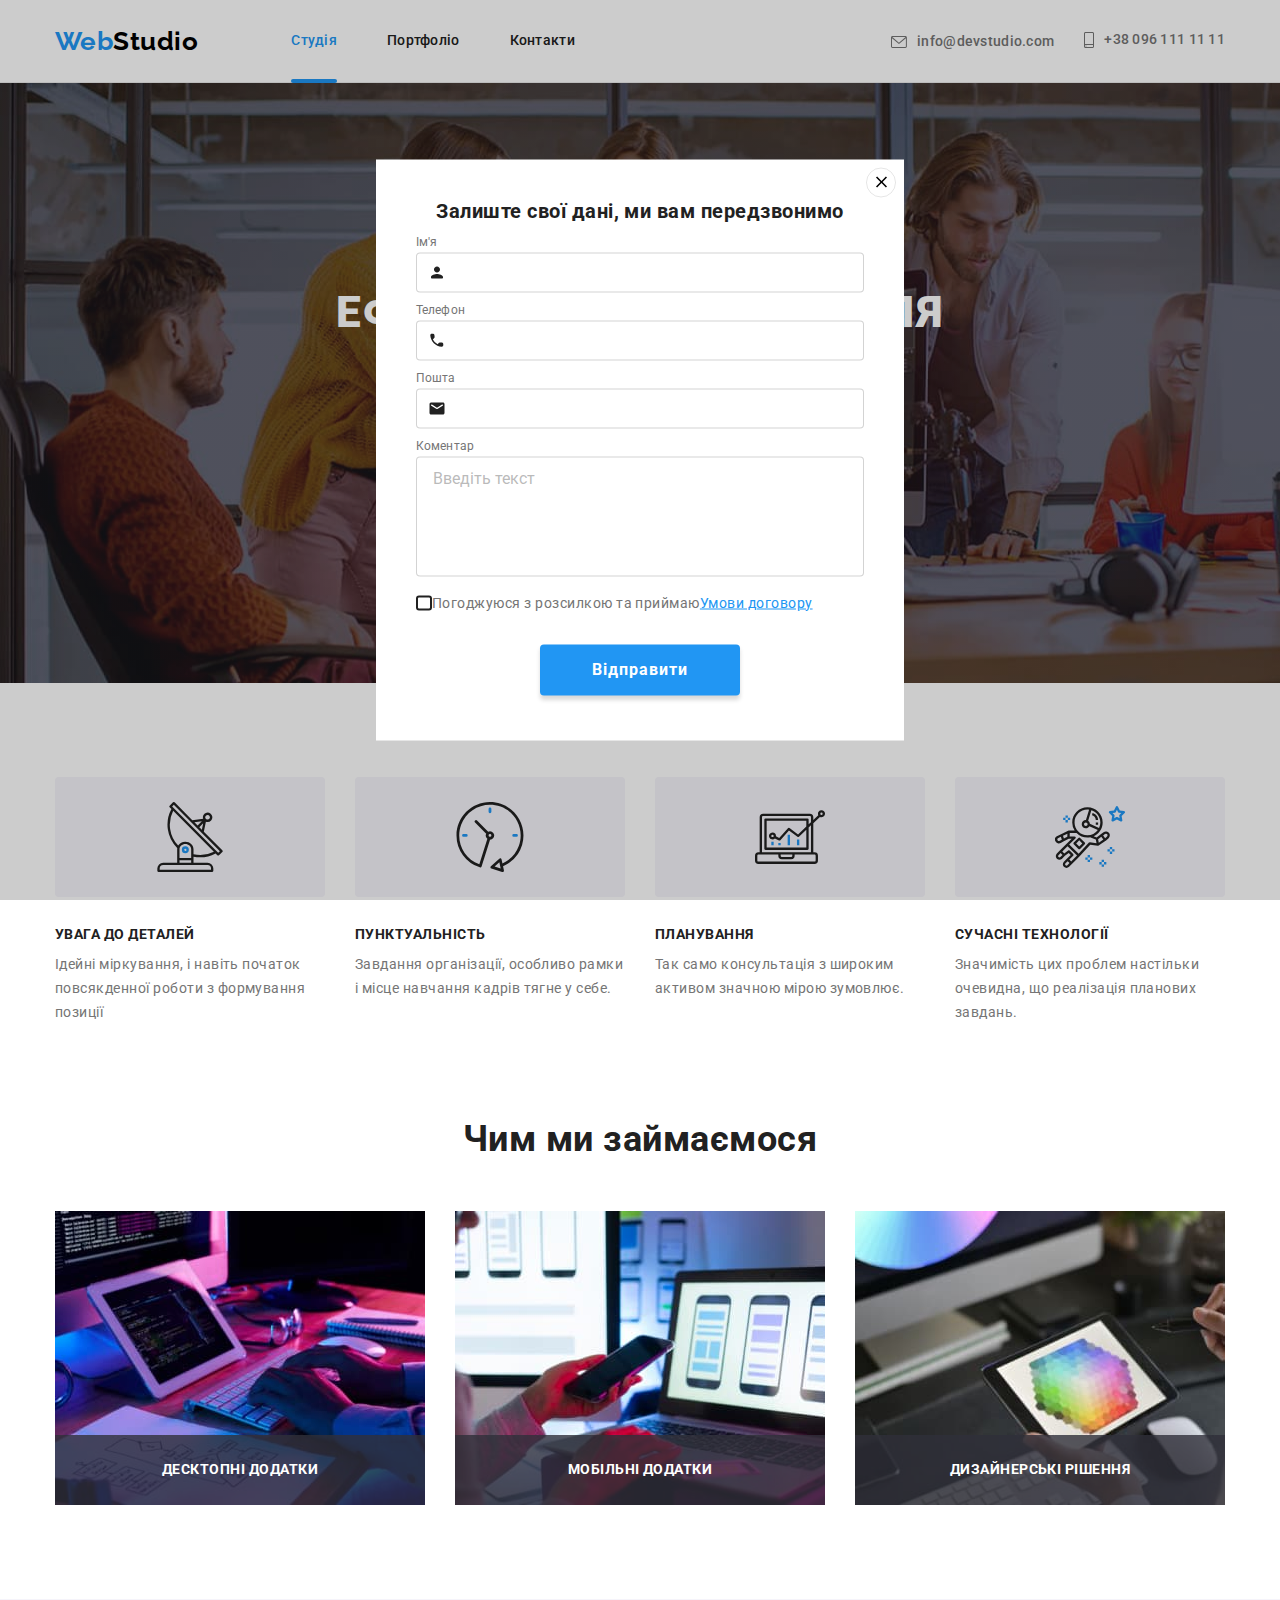
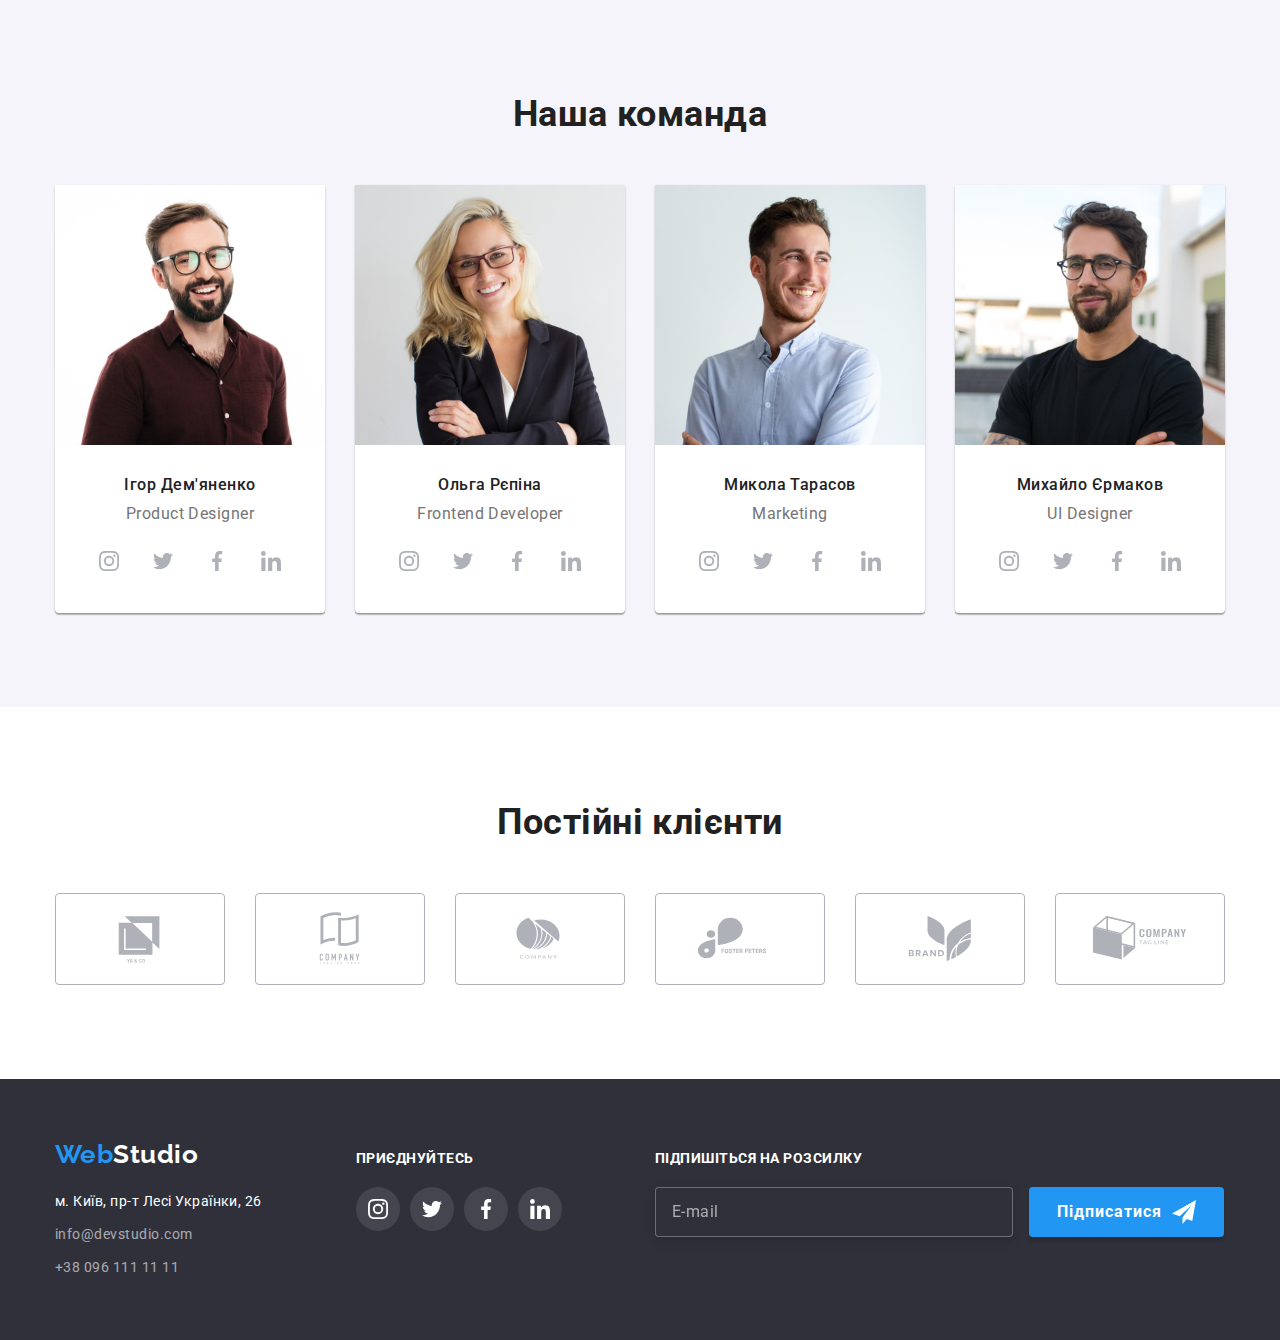
==== commit 3eb0c44d: "Додає стилі чекбоксу модального вікна" ====
--- a/index.html
+++ b/index.html
@@ -479,7 +479,9 @@
             <div class="footer-subscription-card-thumb">
                 <p class="footer-text">Підпишіться на розсилку</p>
                 <form class="footer-form">
-                    <input class="footer-form-input" type="email" name="email" placeholder="E-mail" required>
+                    <label class="footer-form-label">
+                        <input class="footer-form-input" type="email" name="email" placeholder="E-mail" required>
+                    </label>
                     <button type="submit" class="footer-btn">Підписатися
                         <svg class="send-icon" lang="en" aria-label="send icon" width="16px" height="12px">
                             <use href="./images/icons.svg#icon-send"></use>
@@ -538,8 +540,12 @@
                 </label>
 
                 <label class="modal-form-check-label">
-                    <input class="modal-form-check" type="checkbox" name="user_policy" required>
-                    Погоджуюся з розсилкою та приймаю <a href="">Умови договору</a> 
+                    <input class="modal-form-check visually-hidden" type="checkbox" name="user_policy" required>
+                    <!-- <span class="modal-form-check-icon-vector"></span> -->
+                    <svg class="modal-form-check-icon">
+                        <use class="modal-form-check-icon-vector" href="./images/icons.svg#icon-check"></use>
+                    </svg>
+                    Погоджуюся з розсилкою та приймаю <a href="#" class="modal-form-check-link" >Умови договору</a> 
                 </label>
                 
                 <button class="modal-btn-submit" type="submit">Відправити</button>
--- a/css/styles.css
+++ b/css/styles.css
@@ -38,6 +38,7 @@
 Прехід 250ms cubic-bezier(0.4, 0, 0.2, 1);
 Колір бордеру іконки закрити модалки rgba(0, 0, 0, 0.1);
 Колір іконки закрити модалки #000000;
+Колір плейсхолдеру rgba(117, 117, 117, 0.5);
 Основний шрифт тексту Roboto, sans-serif;
 Шрифт логотипу Raleway, sans-serif; */
 
@@ -82,6 +83,7 @@
     --color-modal-icon: #212121;
     --border-color-modal-close-icon: rgba(0, 0, 0, 0.1);
     --color-modal-close-icon: #000000;
+    --placeholder-color: rgba(117, 117, 117, 0.5);
     --pimary-font-text: Roboto, sans-serif;
     --font-logo: Raleway, sans-serif;
 }
@@ -233,7 +235,8 @@
 .service-btn,
 .work-text, 
 .footer-text,
-.footer-btn {
+.footer-btn,
+.modal-btn-submit {
     font-weight: 700;
 }
 
@@ -289,6 +292,7 @@
 .service,
 .service-btn,
 .footer-btn,
+.modal-btn-submit,
 .address-list .item .link {
     color: var(--primary-light-text-color);
 }
@@ -297,6 +301,7 @@
 .service-title,
 .service-btn,
 .footer-btn,
+.modal-btn-submit,
 .portfolio-title  {
     letter-spacing: 0.06em;
 }
@@ -321,7 +326,8 @@
 }
 
 .service-btn,
-.footer-btn {
+.footer-btn,
+.modal-btn-submit {
     background-color: var(--accent-color);
     box-shadow: 0px 4px 4px var(--service-btn-shadow);
     border: none; 
@@ -331,12 +337,15 @@
 
 .service-btn,
 .footer-btn,
-.portfolio-post {
+.portfolio-post,
+.modal-btn-submit {
     line-height: 1.88;
 }
 
 .service-btn:hover,
-.service-btn:focus {
+.service-btn:focus,
+.modal-btn-submit:hover,
+.modal-btn-submit:focus  {
     background-color: var(--accent-btn);
 }
 
@@ -616,6 +625,10 @@
 
 .footer-form {
     margin-top: 20px;
+}
+
+.footer-form-label {
+    display: inline-block;
 }
 
 .footer-form-input {
@@ -630,8 +643,8 @@
     border: 1px solid var(--border-color-footer-subscription);
     filter: drop-shadow(0px 4px 4px var(--service-btn-shadow));
     border-radius: 4px;
-    color: var(--secondary-light-text-color);
     background-color: var(--dark-bg-color);
+    color: var(--primary-light-text-color);
     transition: border-color var(--transition-dur-tf);
 }
 
@@ -639,6 +652,10 @@
     outline: none;
     border-color: var(--accent-color);
     cursor: pointer;
+}
+
+.footer-form-input::placeholder {
+    color: var(--secondary-light-text-color);
 }
 
 .footer-btn {
@@ -820,7 +837,8 @@
     transition: fill var(--transition-dur-tf);
 }
 
-.modal-close-icon:hover {
+.modal-close-icon:hover,
+.modal-close-icon:focus {
     fill: var(--accent-color);
 }
 
@@ -843,11 +861,15 @@
     margin-bottom: 10px;
 }
 
+.modal-form-label-desc,
+.modal-form-check-label {
+    font-style: normal;
+    font-weight: 400;
+}
+
 .modal-form-label-desc {
     display: block;
     margin-bottom: 4px;
-    font-style: normal;
-    font-weight: 400;
     font-size: 12px;
     line-height: 1.17;
     letter-spacing: 0.01em;
@@ -869,6 +891,7 @@
     height: 120px;
     padding: 12px 16px;
     resize: none;
+    overflow: auto;
 }
 
 .modal-form-input,
@@ -884,6 +907,10 @@
 .modal-form-message:focus {
     outline: none;
     border-color: var(--accent-color);
+}
+
+.modal-form-message::placeholder {
+    color: var(--placeholder-color);
 }
 
 .modal-form-icon {
@@ -902,4 +929,73 @@
     fill: var(--accent-color);
 }
 
-
+.modal-form-check-label {
+    display: flex;
+    align-items: center;
+    font-size: 14px;
+    line-height: 1.71;  
+    color: var(--secondary-text-color);
+    overflow: hidden;
+}
+
+/* .modal-form-check-icon-vector {
+    display: flex;
+    position: relative;
+    width: 16px;
+    height: 15px;
+    text-align: center;
+    justify-content: center;
+
+    border: 2px solid var(--pimary-text-color);
+    border-radius: 3px;
+    margin-right: 7px;
+    fill: transparent; 
+}
+
+.modal-form-check-icon {
+    position: absolute;
+    width: 16px;
+    height: 15px;
+}
+
+.modal-form-check:checked + .modal-form-check-icon-vector {
+    fill: var(--accent-color);
+    border-color: var(--accent-color);
+    background-size: contain;
+    background-origin: content-box;
+} */
+
+.modal-form-check-icon {
+    width: 16px;
+    height: 15px;
+    border: 2px solid var(--pimary-text-color);
+    border-radius: 3px;
+    cursor: pointer;
+}
+
+.modal-form-check-icon-vector {
+    display: none;
+}
+
+.modal-form-check:checked + .modal-form-check-icon {
+    background-color: var(--accent-color);
+}
+
+..modal-form-check:checked + .modal-form-check-icon .modal-form-check-icon-vector {
+    display: block;
+}
+
+
+
+.modal-form-check-link {
+    color: var(--accent-color);
+}
+
+.modal-btn-submit {
+    display: flex;
+    margin-top: 30px;
+    padding: 10px 52px;
+    align-self: center;
+
+    transition: background-color var(--transition-dur-tf);
+}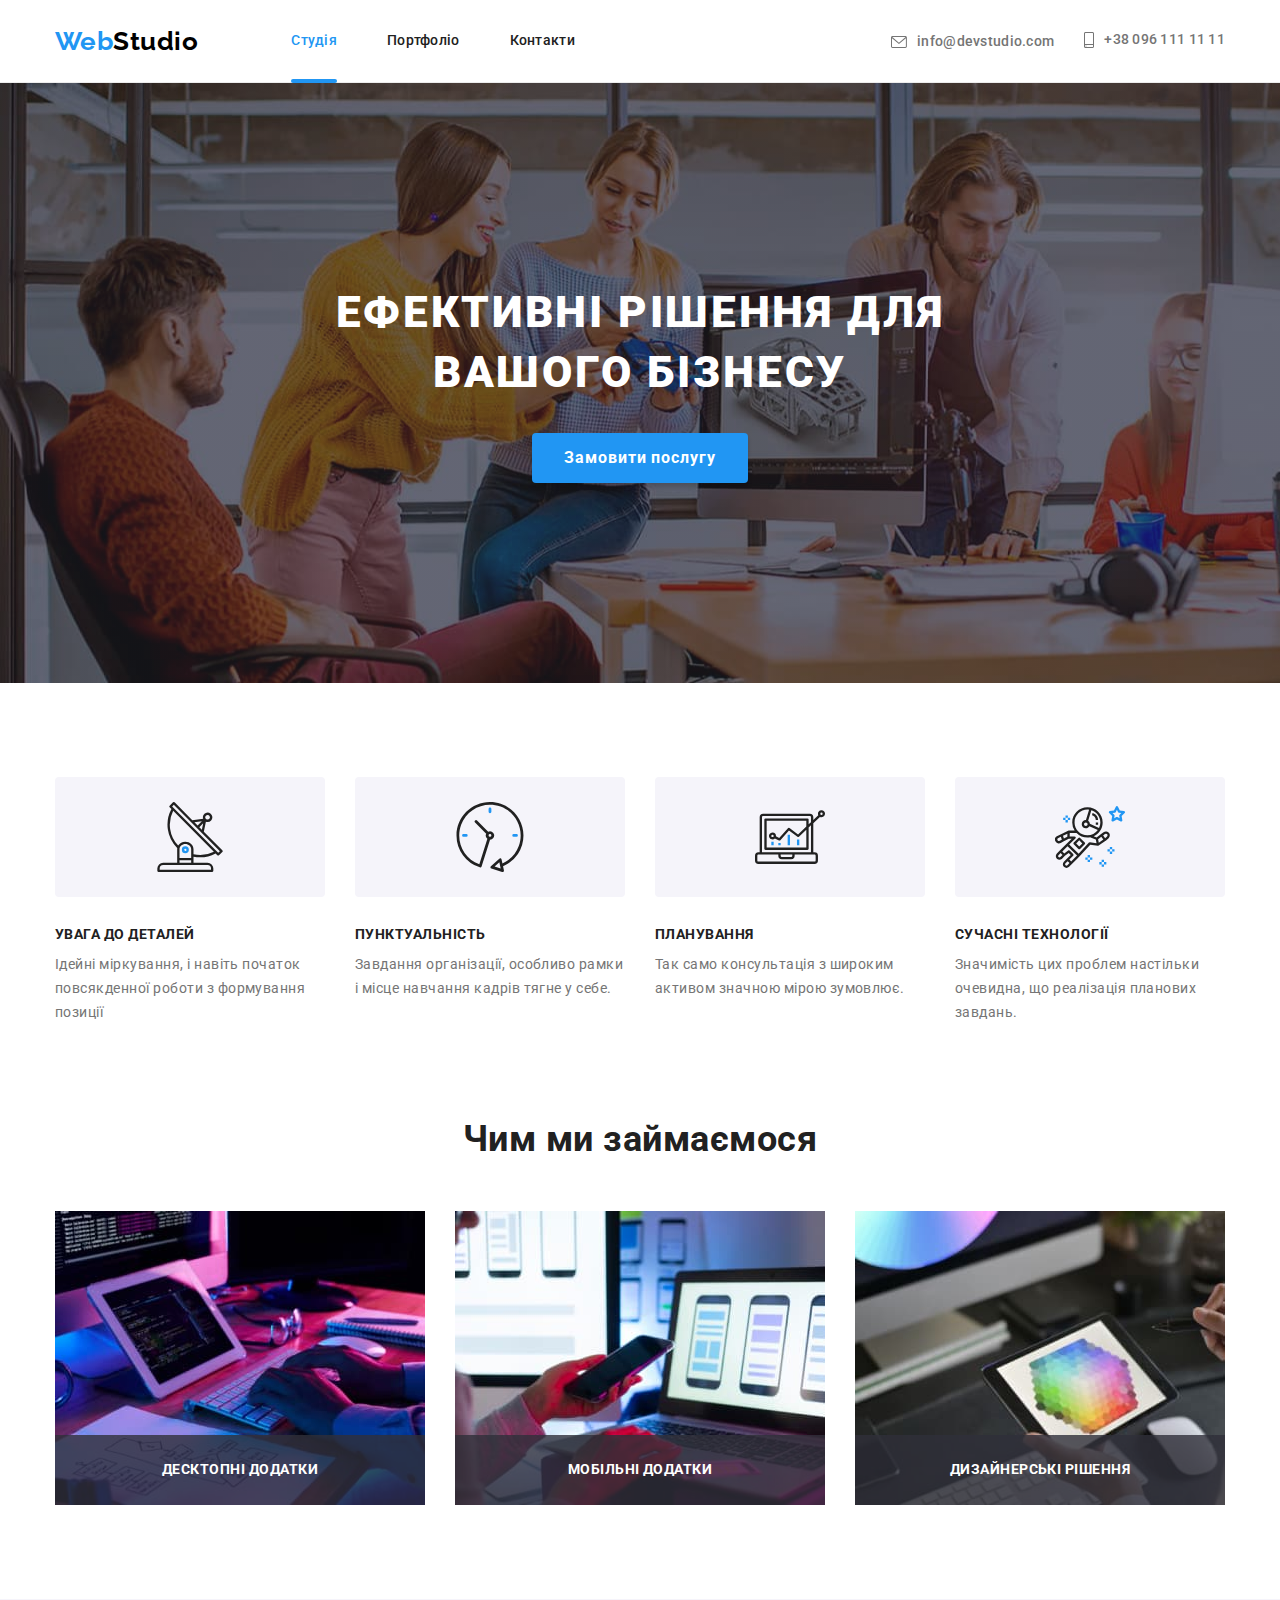
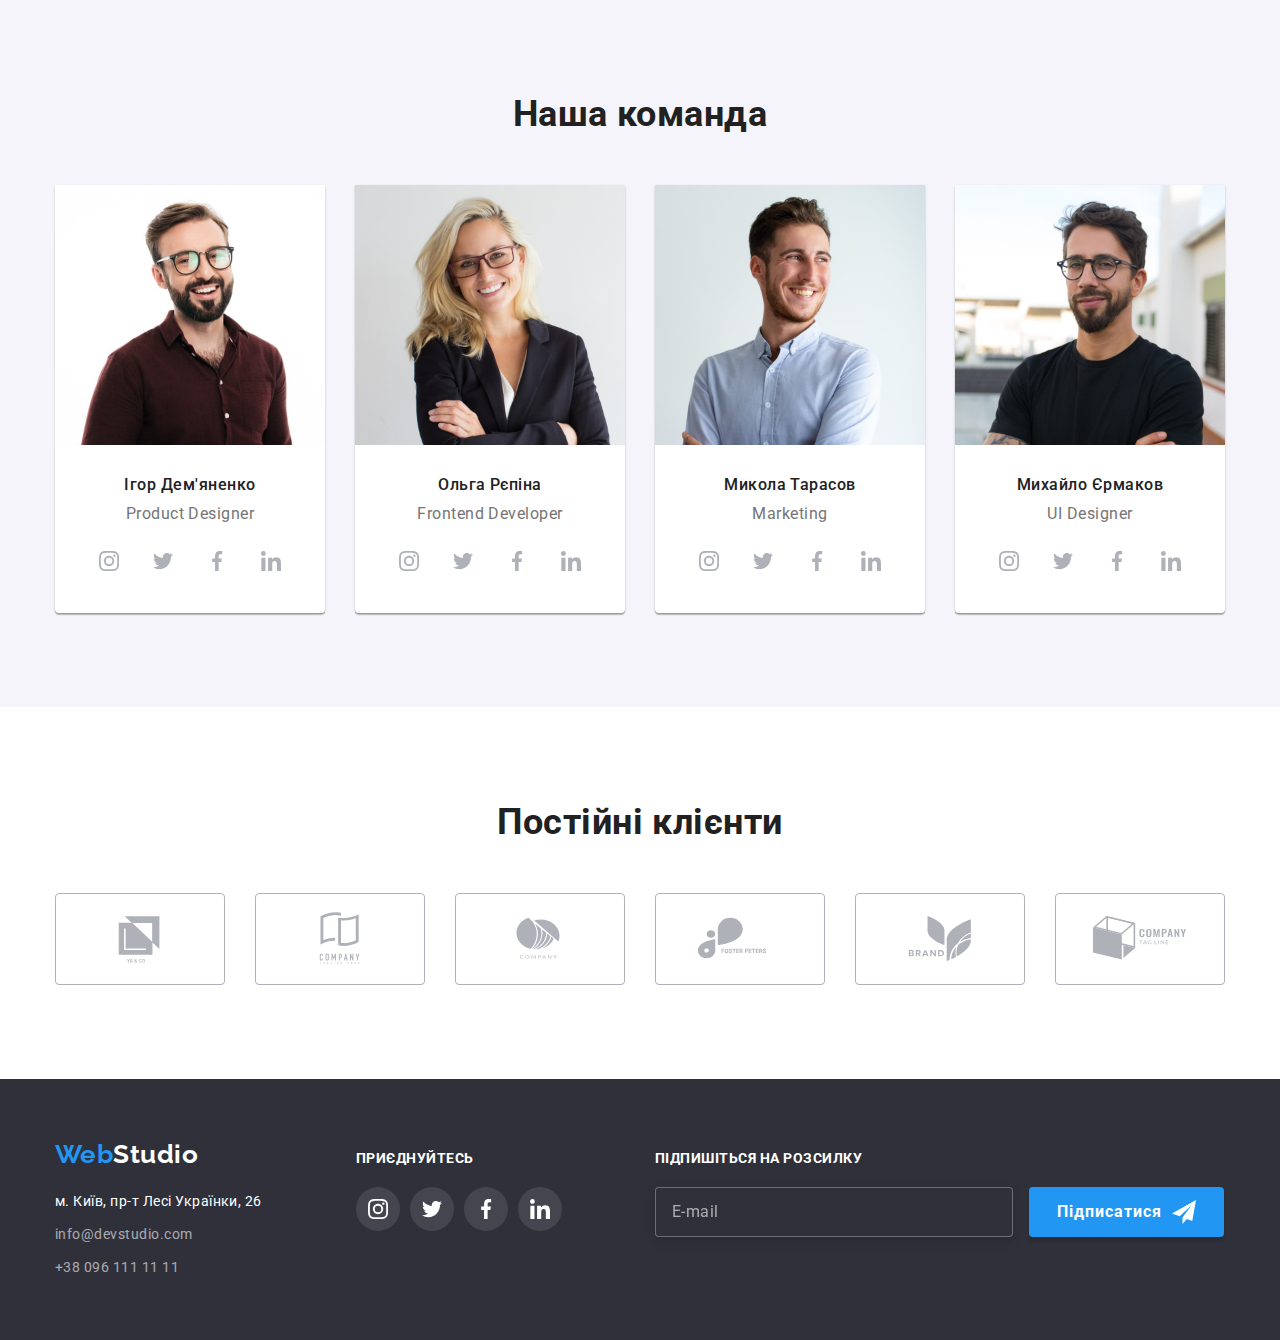
==== commit f6d01464: "Змінює стилі Форми модального вікна" ====
--- a/index.html
+++ b/index.html
@@ -493,7 +493,7 @@
         </div>
     </footer>
 
-    <div class="backdrop" data-modal>
+    <div class="backdrop is-hidden" data-modal>
         <div class="modal">
             <button type="button" class="modal-btn-close" data-modal-close>
                 <svg class="modal-close-icon" width="18px" height="18px">
@@ -541,22 +541,19 @@
 
                 <label class="modal-form-check-label">
                     <input class="modal-form-check visually-hidden" type="checkbox" name="user_policy" required>
-                    <!-- <span class="modal-form-check-icon-vector"></span> -->
                     <svg class="modal-form-check-icon">
                         <use class="modal-form-check-icon-vector" href="./images/icons.svg#icon-check"></use>
                     </svg>
-                    Погоджуюся з розсилкою та приймаю <a href="#" class="modal-form-check-link" >Умови договору</a> 
+                    Погоджуюся з розсилкою та приймаю&nbsp;<a href="#" class="modal-form-check-link" >Умови договору</a> 
                 </label>
                 
                 <button class="modal-btn-submit" type="submit">Відправити</button>
             </form>
 
-
         </div>
-
     </div>
 
     <script src="./js/modal.js"></script>
     
 </body>
-</html>+</html>
--- a/css/styles.css
+++ b/css/styles.css
@@ -830,15 +830,12 @@
     background-color: transparent;
     padding: 0;
     cursor: pointer;
-}
-
-.modal-close-icon {
     fill: var(--color-modal-close-icon);
     transition: fill var(--transition-dur-tf);
 }
 
-.modal-close-icon:hover,
-.modal-close-icon:focus {
+.modal-btn-close:hover,
+.modal-btn-close:focus {
     fill: var(--accent-color);
 }
 
@@ -932,45 +929,22 @@
 .modal-form-check-label {
     display: flex;
     align-items: center;
+    justify-content: center;
     font-size: 14px;
     line-height: 1.71;  
     color: var(--secondary-text-color);
     overflow: hidden;
-}
-
-/* .modal-form-check-icon-vector {
-    display: flex;
-    position: relative;
-    width: 16px;
-    height: 15px;
-    text-align: center;
-    justify-content: center;
-
-    border: 2px solid var(--pimary-text-color);
-    border-radius: 3px;
-    margin-right: 7px;
-    fill: transparent; 
-}
-
-.modal-form-check-icon {
-    position: absolute;
-    width: 16px;
-    height: 15px;
-}
-
-.modal-form-check:checked + .modal-form-check-icon-vector {
-    fill: var(--accent-color);
-    border-color: var(--accent-color);
-    background-size: contain;
-    background-origin: content-box;
-} */
+    cursor: pointer;
+}
 
 .modal-form-check-icon {
     width: 16px;
     height: 15px;
     border: 2px solid var(--pimary-text-color);
     border-radius: 3px;
-    cursor: pointer;
+    fill: #FFFFFF;
+    margin-right: 7px;
+    transition: background-color var(--transition-dur-tf), border-color var(--transition-dur-tf);
 }
 
 .modal-form-check-icon-vector {
@@ -978,21 +952,21 @@
 }
 
 .modal-form-check:checked + .modal-form-check-icon {
+    border-color: var(--accent-color);
     background-color: var(--accent-color);
 }
 
-..modal-form-check:checked + .modal-form-check-icon .modal-form-check-icon-vector {
+.modal-form-check:checked + .modal-form-check-icon .modal-form-check-icon-vector {
     display: block;
-}
-
-
+} 
 
 .modal-form-check-link {
     color: var(--accent-color);
 }
 
 .modal-btn-submit {
-    display: flex;
+    max-width: 200px;
+    max-height: 50px;
     margin-top: 30px;
     padding: 10px 52px;
     align-self: center;
